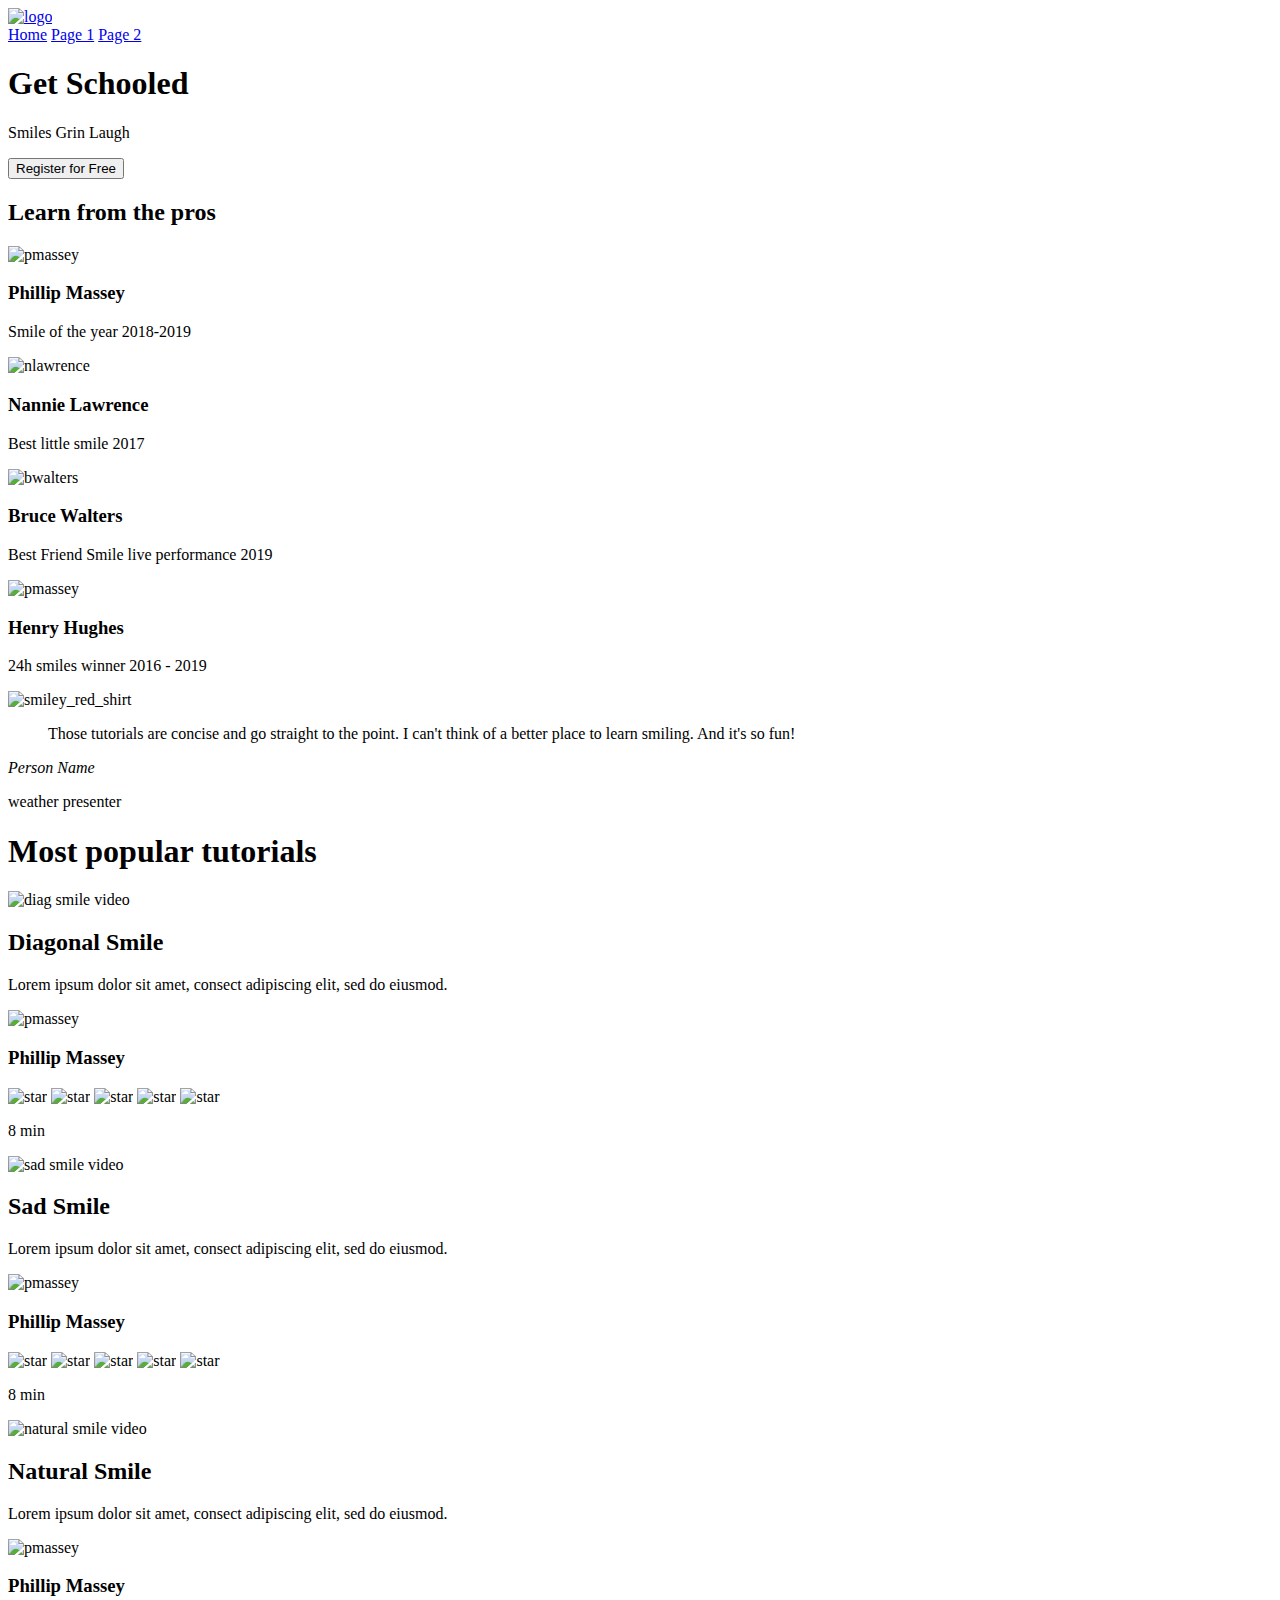
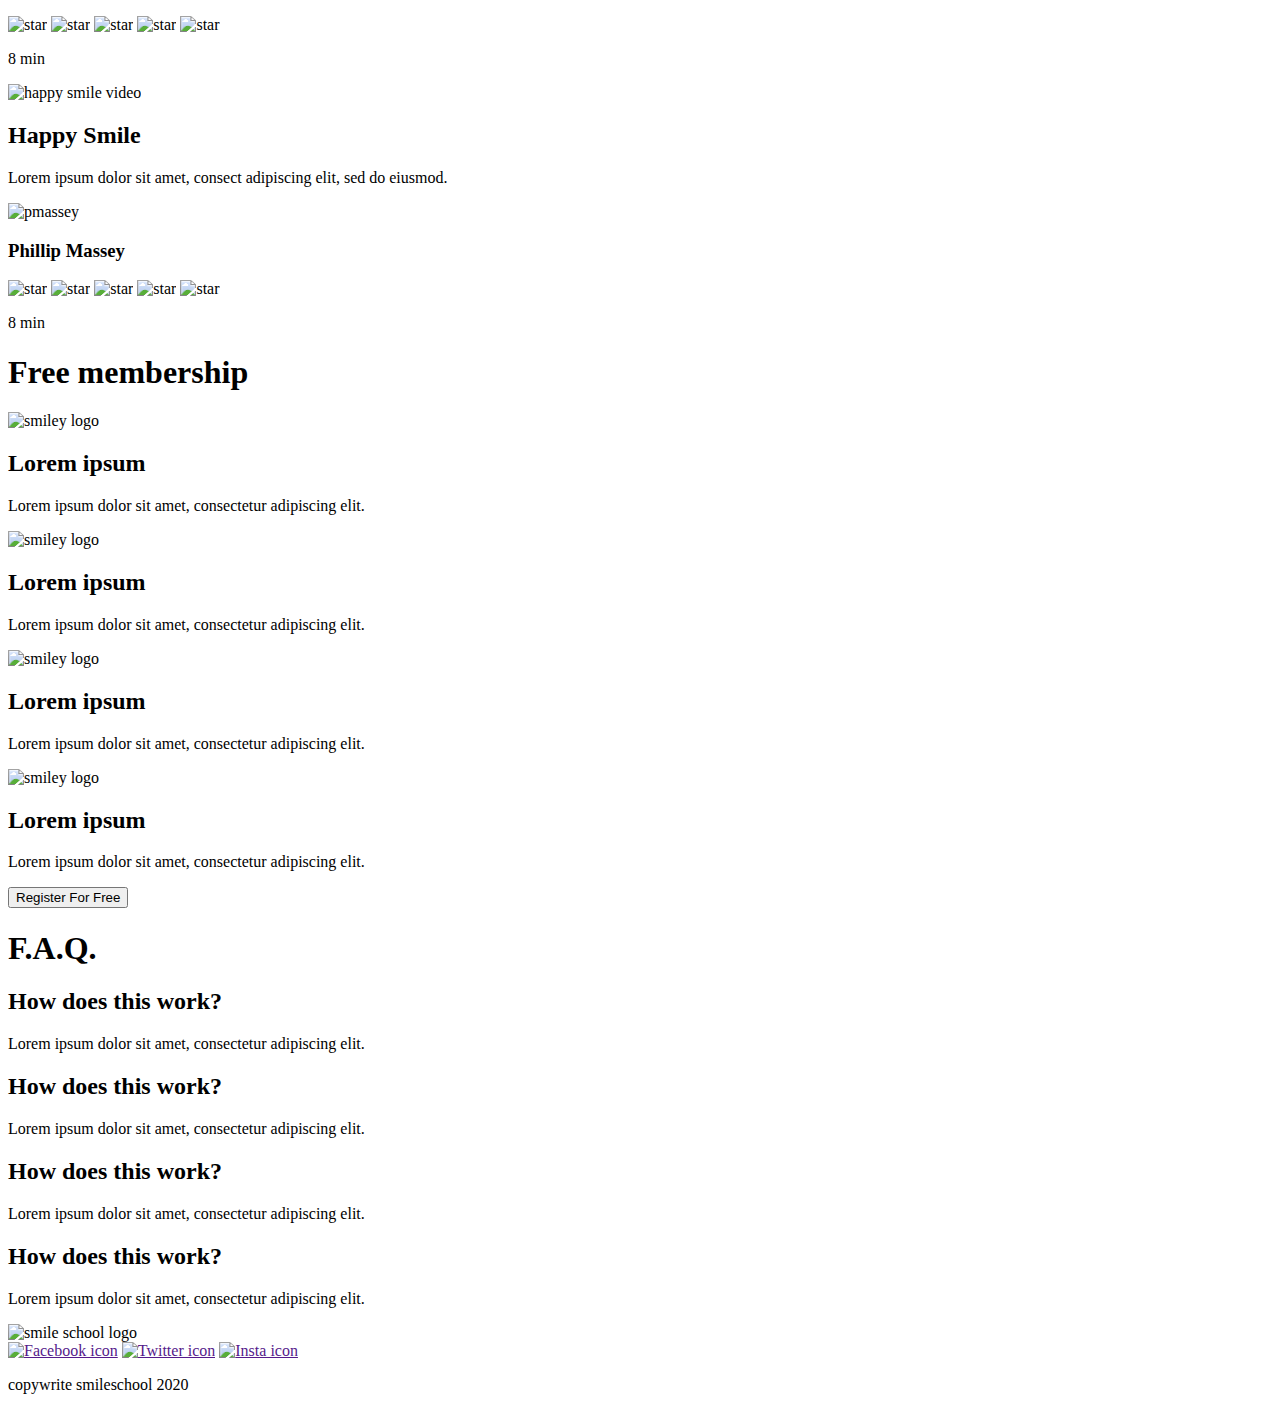
==== css_advanced/index.html @ 3387f6a5 "readme and index files, task 0" ====
<!DOCTYPE html>
<html lang="en" dir="ltr">

	<head>
		<meta charset="UTF-8">
		<title>Title</title>
	</head>

	<body>
		<!--Task 1-->
		<header>
			<!--Link with image inside-->
			<a href="#">
				<img src='smile_school_logo.jpg' alt="logo">
			</a>

			<div class="link-block">
				<a href="index.html">Home</a>
				<a href="#">Page 1</a>
				<a href="#">Page 2</a>
			</div>
		</header>
		<!--End Task 1-->

		<main>
			<!--Task 2-->
			<section class="banner_section">
				<div class="block_1">
					<h1>Get Schooled</h1>
					<p><span>Smiles</span> <span>Grin</span> <span>Laugh</span></p>
					<button>Register for Free</button>
				</div>

				<div class="block_2">
					<h2>Learn from the pros</h2>
					<div class="headshots">
						<div>
							<img src="person1.jpg" alt="pmassey">
							<h3>Phillip Massey</h3>
							<p>Smile of the year 2018-2019</p>
						</div>
						<div>
							<img src="person2.jpg" alt="nlawrence">
							<h3>Nannie Lawrence</h3>
							<p>Best little smile 2017</p>
						</div>
						<div>
							<img src="person3.jpg" alt="bwalters">
							<h3>Bruce Walters</h3>
							<p>Best Friend Smile live performance 2019</p>
						</div>
						<div>
							<img src="person1.jpg" alt="pmassey">
							<h3>Henry Hughes</h3>
							<p>24h smiles winner 2016 - 2019</p>
						</div>
					</div>
				</div>
			</section>

			<!--Task 3-->
			<section class="quote_section">
				<div class="quote_img">
					<img src="smiley_red_shirt.jpg" alt="smiley_red_shirt">
				</div>
				<div class="quote_text">
					<blockquote>
						<p>Those tutorials are concise and go straight to the point. I can't think of a better place to learn smiling. And it's so fun!</p>
					</blockquote>
					<p><cite>Person Name</cite></p>
					<p>weather presenter</p>
				</div>
			</section>

			<!--Task 4-->
			<section class="videos_section">
				<h1>Most popular tutorials</h1>
				<div class="videos_block">
					<div class="video_img">
					<img src="diag_smile_video.jpg" alt="diag smile video">
					<h2>Diagonal Smile</h2>
					<p>Lorem ipsum dolor sit amet, consect adipiscing elit, sed do eiusmod.</p>
						<div class="author_block">
							<img src="person1.jpg" alt="pmassey">
							<h3>Phillip Massey</h3>
						</div>
						<div class="stars_block">
							<img src="1_star.jpg" alt="star">
							<img src="2_star.jpg" alt="star">
							<img src="3_star.jpg" alt="star">
							<img src="4_star.jpg" alt="star">
							<img src="5_star.jpg" alt="star">
						</div>
						<p>8 min</p>
					</div>
					<div class="video_img">
						<img src="sad_smile_video.jpg" alt="sad smile video">
						<h2>Sad Smile</h2>
						<p>Lorem ipsum dolor sit amet, consect adipiscing elit, sed do eiusmod.</p>
							<div class="author_block">
								<img src="person1.jpg" alt="pmassey">
								<h3>Phillip Massey</h3>
							</div>
							<div class="stars_block">
								<img src="1_star.jpg" alt="star">
								<img src="2_star.jpg" alt="star">
								<img src="3_star.jpg" alt="star">
								<img src="4_star.jpg" alt="star">
								<img src="5_star.jpg" alt="star">
							</div>
							<p>8 min</p>
						</div>
						<div class="video_img">
							<img src="natural_smile_video.jpg" alt="natural smile video">
							<h2>Natural Smile</h2>
							<p>Lorem ipsum dolor sit amet, consect adipiscing elit, sed do eiusmod.</p>
								<div class="author_block">
									<img src="person1.jpg" alt="pmassey">
									<h3>Phillip Massey</h3>
								</div>
								<div class="stars_block">
									<img src="1_star.jpg" alt="star">
									<img src="2_star.jpg" alt="star">
									<img src="3_star.jpg" alt="star">
									<img src="4_star.jpg" alt="star">
									<img src="5_star.jpg" alt="star">
								</div>
								<p>8 min</p>
							</div>
							<div class="video_img">
								<img src="happy_smile_video.jpg" alt="happy smile video">
								<h2>Happy Smile</h2>
								<p>Lorem ipsum dolor sit amet, consect adipiscing elit, sed do eiusmod.</p>
									<div class="author_block">
										<img src="person1.jpg" alt="pmassey">
										<h3>Phillip Massey</h3>
									</div>
									<div class="stars_block">
										<img src="1_star.jpg" alt="star">
										<img src="2_star.jpg" alt="star">
										<img src="3_star.jpg" alt="star">
										<img src="4_star.jpg" alt="star">
										<img src="5_star.jpg" alt="star">
									</div>
									<p>8 min</p>
								</div>
				</div>
			</section>

			<!--Task 5-->
			<section class="membership_section">
				<h1>Free membership</h1>
				<div class="membership_smilies">
					<img src="smiley_logo.jpg" alt="smiley logo">
					<h2>Lorem ipsum</h2>
					<p>Lorem ipsum dolor sit amet, consectetur adipiscing elit.</p>
				</div>
				<div class="membership_smilies">
					<img src="smiley_logo.jpg" alt="smiley logo">
					<h2>Lorem ipsum</h2>
					<p>Lorem ipsum dolor sit amet, consectetur adipiscing elit.</p>
				</div>
				<div class="membership_smilies">
					<img src="smiley_logo.jpg" alt="smiley logo">
					<h2>Lorem ipsum</h2>
					<p>Lorem ipsum dolor sit amet, consectetur adipiscing elit.</p>
				</div>
				<div class="membership_smilies">
					<img src="smiley_logo.jpg" alt="smiley logo">
					<h2>Lorem ipsum</h2>
					<p>Lorem ipsum dolor sit amet, consectetur adipiscing elit.</p>
				</div>
				<button>Register For Free</button>
			</section>

			<!--Task 6-->
			<section class="FAQ_section">
				<h1>F.A.Q.</h1>
				<div class="row1">
					<div class="row1_item1">
						<h2>How does this work?</h2>
						<p>Lorem ipsum dolor sit amet, consectetur adipiscing elit.</p>
					</div>
					<div class="row1_item2">
						<h2>How does this work?</h2>
						<p>Lorem ipsum dolor sit amet, consectetur adipiscing elit.</p>
					</div>
				</div>
				<div class="row2">
					<div class="row2_item1">
						<h2>How does this work?</h2>
						<p>Lorem ipsum dolor sit amet, consectetur adipiscing elit.</p>
					</div>
					<div class="row2_item2">
						<h2>How does this work?</h2>
						<p>Lorem ipsum dolor sit amet, consectetur adipiscing elit.</p>
					</div>
				</div>
			</section>
		</main>
		<!--Task 7-->
		<footer>
			<div>
				<img src="smiley_logo" alt="smile school logo">
				<div>
					<a href=""><img src="" alt="Facebook icon"></a>
					<a href=""><img src="" alt="Twitter icon"></a>
					<a href=""><img src="" alt="Insta icon"></a>
				</div>
			</div>
			<p>copywrite smileschool 2020</p>
		</footer>
	</body>
</html>
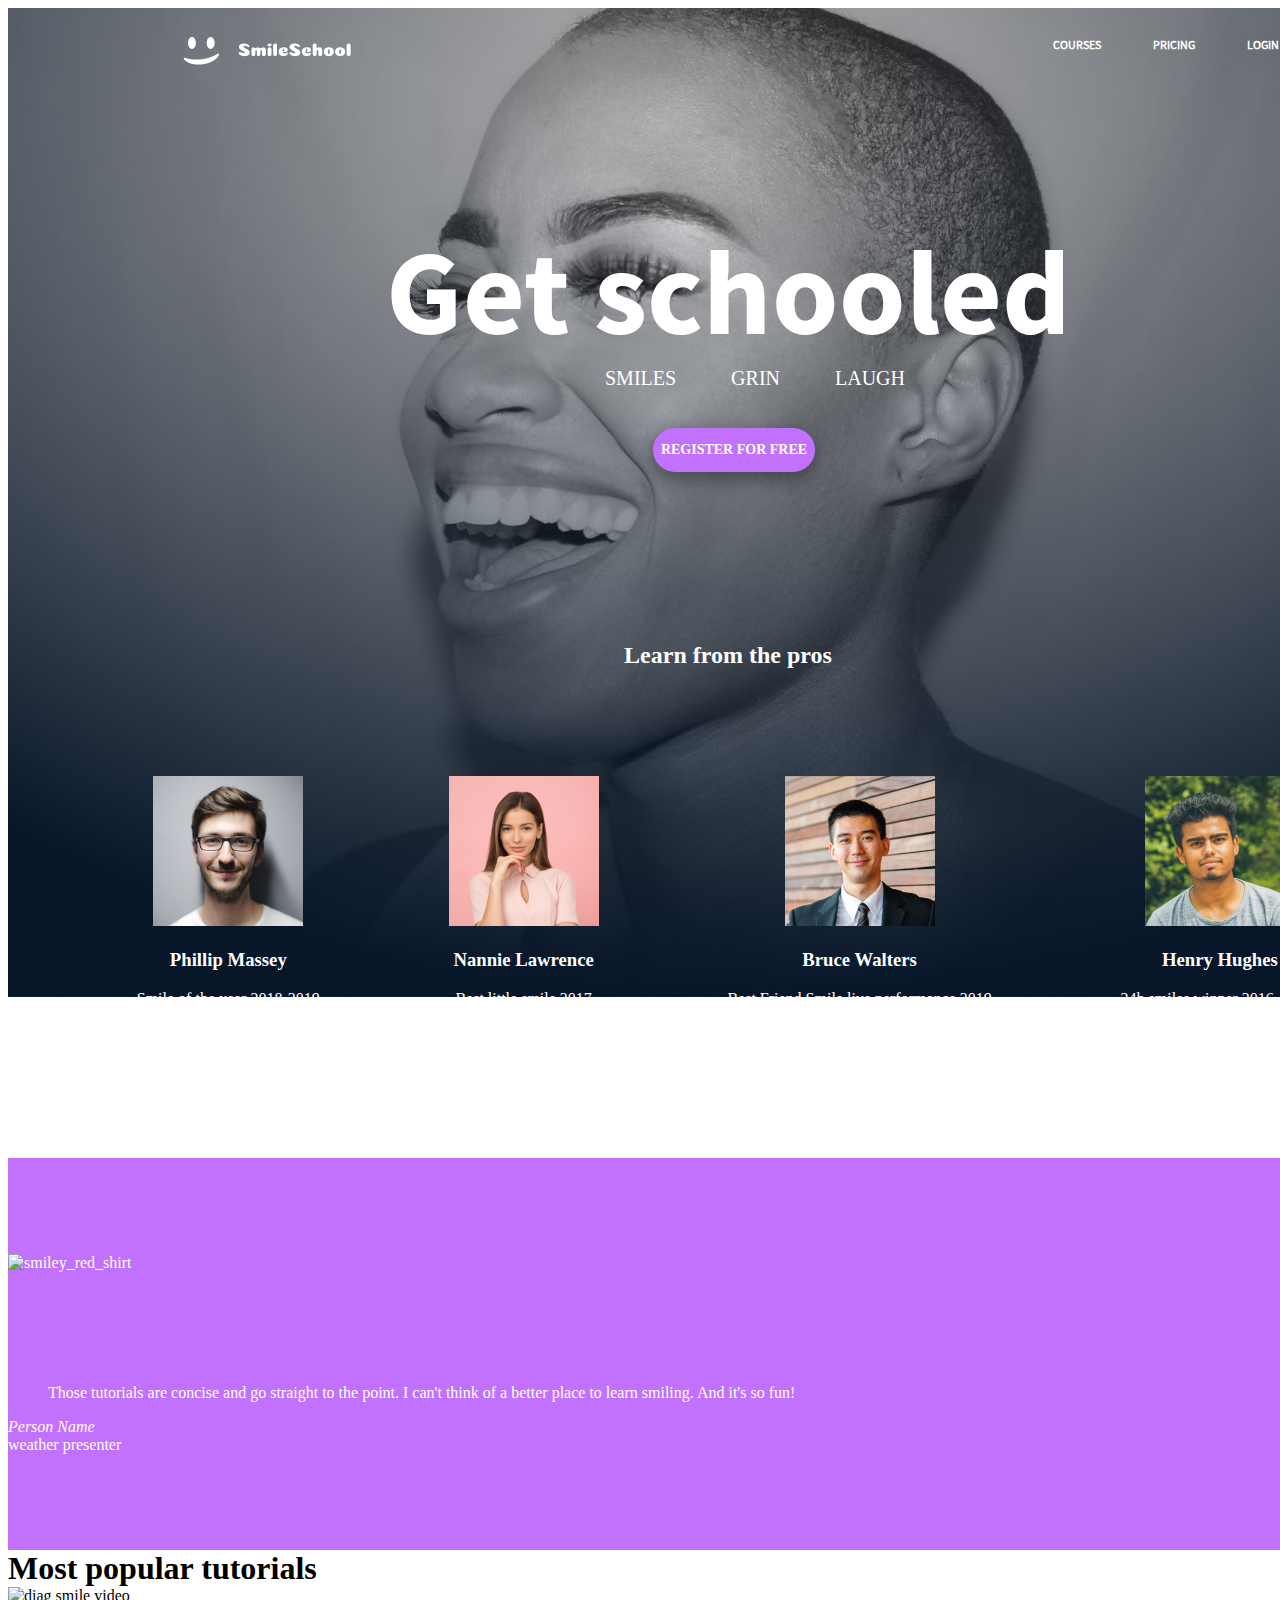
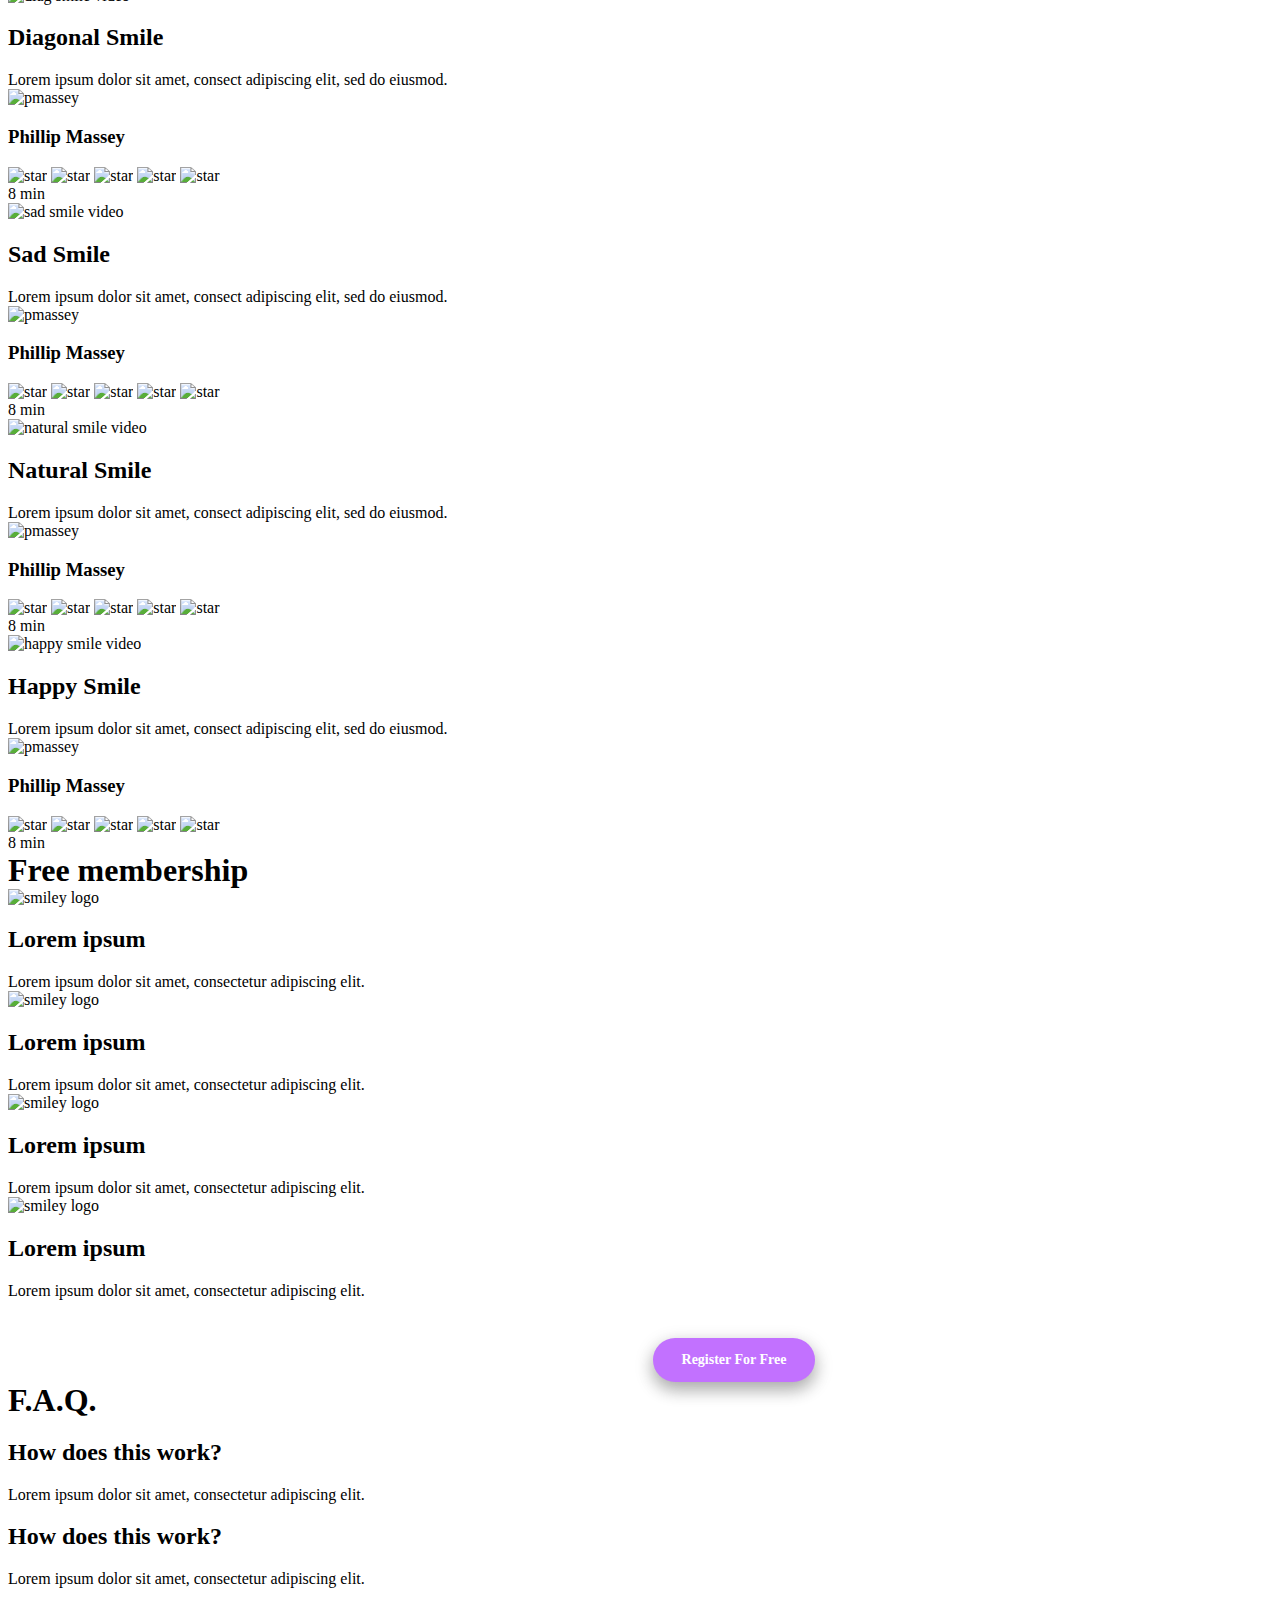
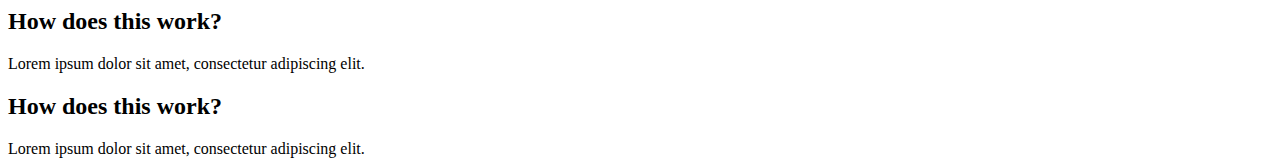
==== commit e326853d: "caturday commit" ====
--- a/css_advanced/index.html
+++ b/css_advanced/index.html
@@ -2,62 +2,73 @@
 <html lang="en" dir="ltr">
 
 	<head>
+		<link rel="stylesheet" type="text/css" href="styles.css" media="screen"/>
 		<meta charset="UTF-8">
 		<title>Title</title>
 	</head>
 
 	<body>
-		<!--Task 1-->
-		<header>
-			<!--Link with image inside-->
-			<a href="#">
-				<img src='smile_school_logo.jpg' alt="logo">
-			</a>
-
-			<div class="link-block">
-				<a href="index.html">Home</a>
-				<a href="#">Page 1</a>
-				<a href="#">Page 2</a>
+		<main>
+			<!--Task 1-->
+			<div class="background-image">
+				<header>
+					<!--Link with image inside-->
+					<nav>
+						<div class="nav-logo">
+							<a href="#">
+								<img src='images/logo.png' alt="logo">
+							</a>
+						</div>
+
+						<div class="nav-menu">
+							<a href="index.html">COURSES</a>
+							<a href="#">PRICING</a>
+							<a href="#">LOGIN</a>
+						</div>
+					</nav>
+				</header>
+				<!--End Task 1-->
+				<!--Task 2-->
+				<section class="banner_section">
+					<div class="block_1">
+						<div class="block_1_text">
+							<p>Get schooled</p>
+						</div>
+					<div class="livelaughlove">
+						<p>SMILES</p>
+						<p>GRIN</p> 
+						<p>LAUGH</p>
+					</div>
+							<button type="button">REGISTER FOR FREE</button>
+					</div>
+
+					<div class="block_2">
+						<h2>Learn from the pros</h2>
+						<div class="headshots">
+							<div class="pics">
+								<img src="./images/1.png" alt="pmassey">
+								<h3>Phillip Massey</h3>
+								<p>Smile of the year 2018-2019</p>
+							</div>
+							<div class="pics">
+								<img src="./images/6.png" alt="nlawrence">
+								<h3>Nannie Lawrence</h3>
+								<p>Best little smile 2017</p>
+							</div>
+							<div class="pics">
+								<img src="./images/7.png" alt="bwalters">
+								<h3>Bruce Walters</h3>
+								<p>Best Friend Smile live performance 2019</p>
+							</div>
+							<div class="pics">
+								<img src="./images/8.png" alt="pmassey">
+								<h3>Henry Hughes</h3>
+								<p>24h smiles winner 2016 - 2019</p>
+							</div>
+						</div>
+					</div>
+				</section>
 			</div>
-		</header>
-		<!--End Task 1-->
-
-		<main>
-			<!--Task 2-->
-			<section class="banner_section">
-				<div class="block_1">
-					<h1>Get Schooled</h1>
-					<p><span>Smiles</span> <span>Grin</span> <span>Laugh</span></p>
-					<button>Register for Free</button>
-				</div>
-
-				<div class="block_2">
-					<h2>Learn from the pros</h2>
-					<div class="headshots">
-						<div>
-							<img src="person1.jpg" alt="pmassey">
-							<h3>Phillip Massey</h3>
-							<p>Smile of the year 2018-2019</p>
-						</div>
-						<div>
-							<img src="person2.jpg" alt="nlawrence">
-							<h3>Nannie Lawrence</h3>
-							<p>Best little smile 2017</p>
-						</div>
-						<div>
-							<img src="person3.jpg" alt="bwalters">
-							<h3>Bruce Walters</h3>
-							<p>Best Friend Smile live performance 2019</p>
-						</div>
-						<div>
-							<img src="person1.jpg" alt="pmassey">
-							<h3>Henry Hughes</h3>
-							<p>24h smiles winner 2016 - 2019</p>
-						</div>
-					</div>
-				</div>
-			</section>
-
 			<!--Task 3-->
 			<section class="quote_section">
 				<div class="quote_img">
--- a/css_advanced/styles.css
+++ b/css_advanced/styles.css
@@ -0,0 +1,179 @@
+@font-face {
+  font-family: SourceSansPro-Regular;
+  font-style: normal;
+  font-weight: 400;
+  src: url(./images/SourceSansPro-Regular.otf);
+}
+
+@font-face {
+  font-family: SourceSansPro-Black;
+  font-style: normal;
+  font-weight: 900;
+  src: url(./images/SourceSansPro-Black.otf);
+}
+
+@font-face {
+  font-family: SourceSansPro-Bold;
+  font-style: normal;
+  font-weight: 700;
+  src: url(./images/SourceSansPro-Bold.otf);
+}
+
+@font-face {
+  font-family: SourceSansPro-SemiBold;
+  font-style: normal;
+  font-weight: 600;
+  src: url(./images/SourceSansPro-SemiBold.otf);
+}
+
+@font-face {
+  font-family: SourceSansPro-BoldIt;
+  src: url(./images/SourceSansPro-BoldIt.otf);
+}
+
+body {
+  max-width: 1440px;
+  display: flex;
+}
+
+main {
+  background: url(./images/Object.png);
+  background-size: auto;
+  background-repeat: no-repeat;
+  display: flex;
+  flex-direction: column;
+  justify-content: space-between;
+  margin: 0;
+  padding: 0;
+}
+
+a {
+  color: #FFF;
+  text-decoration: none;
+}
+
+header {
+  color: #FFF;
+  font-family: "SourceSansPro-Regular";
+  font-size: 12px;
+  font-style: normal;
+  font-weight: 700;
+  line-height: normal;
+  padding-top: 2%;
+}
+
+h1 {
+  display: block;
+  margin: 0;
+  font-weight: none;
+}
+
+p {
+  margin-block-start: 0;
+  margin-block-end: 0;
+}
+
+nav {
+  display: flex;
+  justify-content: space-between;
+  width: 1440px;
+}
+
+.nav-logo {
+  margin-left: 175px;
+  margin-right: 1105;
+  margin-top: 101;
+  margin-bottom: 924;
+  width: 167.016px;
+  height: 29.461px;
+  flex-shrink: 0;
+}
+.nav-menu {
+  color: #FFF;
+  text-decoration: none;
+  display: inline-flex;
+  height: 15px;
+  justify-content: center;
+  align-items: flex-start;
+  gap: 52px;
+  flex-shrink: 0;
+  margin-right: 169px;
+}
+.banner_section {
+  text-align: center;
+  display: flex;
+  flex-direction: column;
+}
+
+.block_1 {
+  display: flex;
+  flex-direction: column;
+  justify-content: space-evenly;
+  color: #FFF;
+  margin-top: 150px;
+}
+
+.block_1_text {
+  font-family: SourceSansPro-Bold;
+  text-align: center;
+  font-size: 120px;
+  font-style: normal;
+  line-height: normal;
+}
+
+.livelaughlove {
+  display: flex;
+  max-width: 300px;
+  font-family: SourceSansPro-SemiBold;
+  font-size: 20px;
+  justify-content: space-between;
+  margin-left: 597px;
+}
+
+button {
+  justify-content: center;
+  width: 162px;
+  height: 44px;
+  border-radius: 22px;
+  background: #C271FF;
+  color: #FFF;
+  font-family: SourceSansPro-SemiBold;
+  font-size: 14px;
+  font-style: normal;
+  font-weight: 600;
+  line-height: normal;
+  border: none;
+  margin-left: 645px;
+  margin-top: 38px;
+  box-shadow: 0 8px 16px 0 rgba(0,0,0,0.2), 0 6px 20px 0 rgba(0,0,0,0.19);;
+}
+
+.block_2 {
+  display: flex;
+  flex-direction: column;
+  justify-content: space-evenly;
+  color: #FFF;
+  margin-top: 150px;
+}
+
+.headshots {
+  display: flex;
+  justify-content: space-evenly;
+  margin-top: 87px;
+}
+
+.pics {
+  border-radius: 50%;
+}
+
+.quote_section {
+  background: url(./images/quote_background.png);
+  display: flex;
+  flex-direction: column;
+  justify-content: space-evenly;
+  color: #FFF;
+  margin-top: 150px;
+  width: 1440px;
+  height: 392px;
+  flex-shrink: 0;
+}
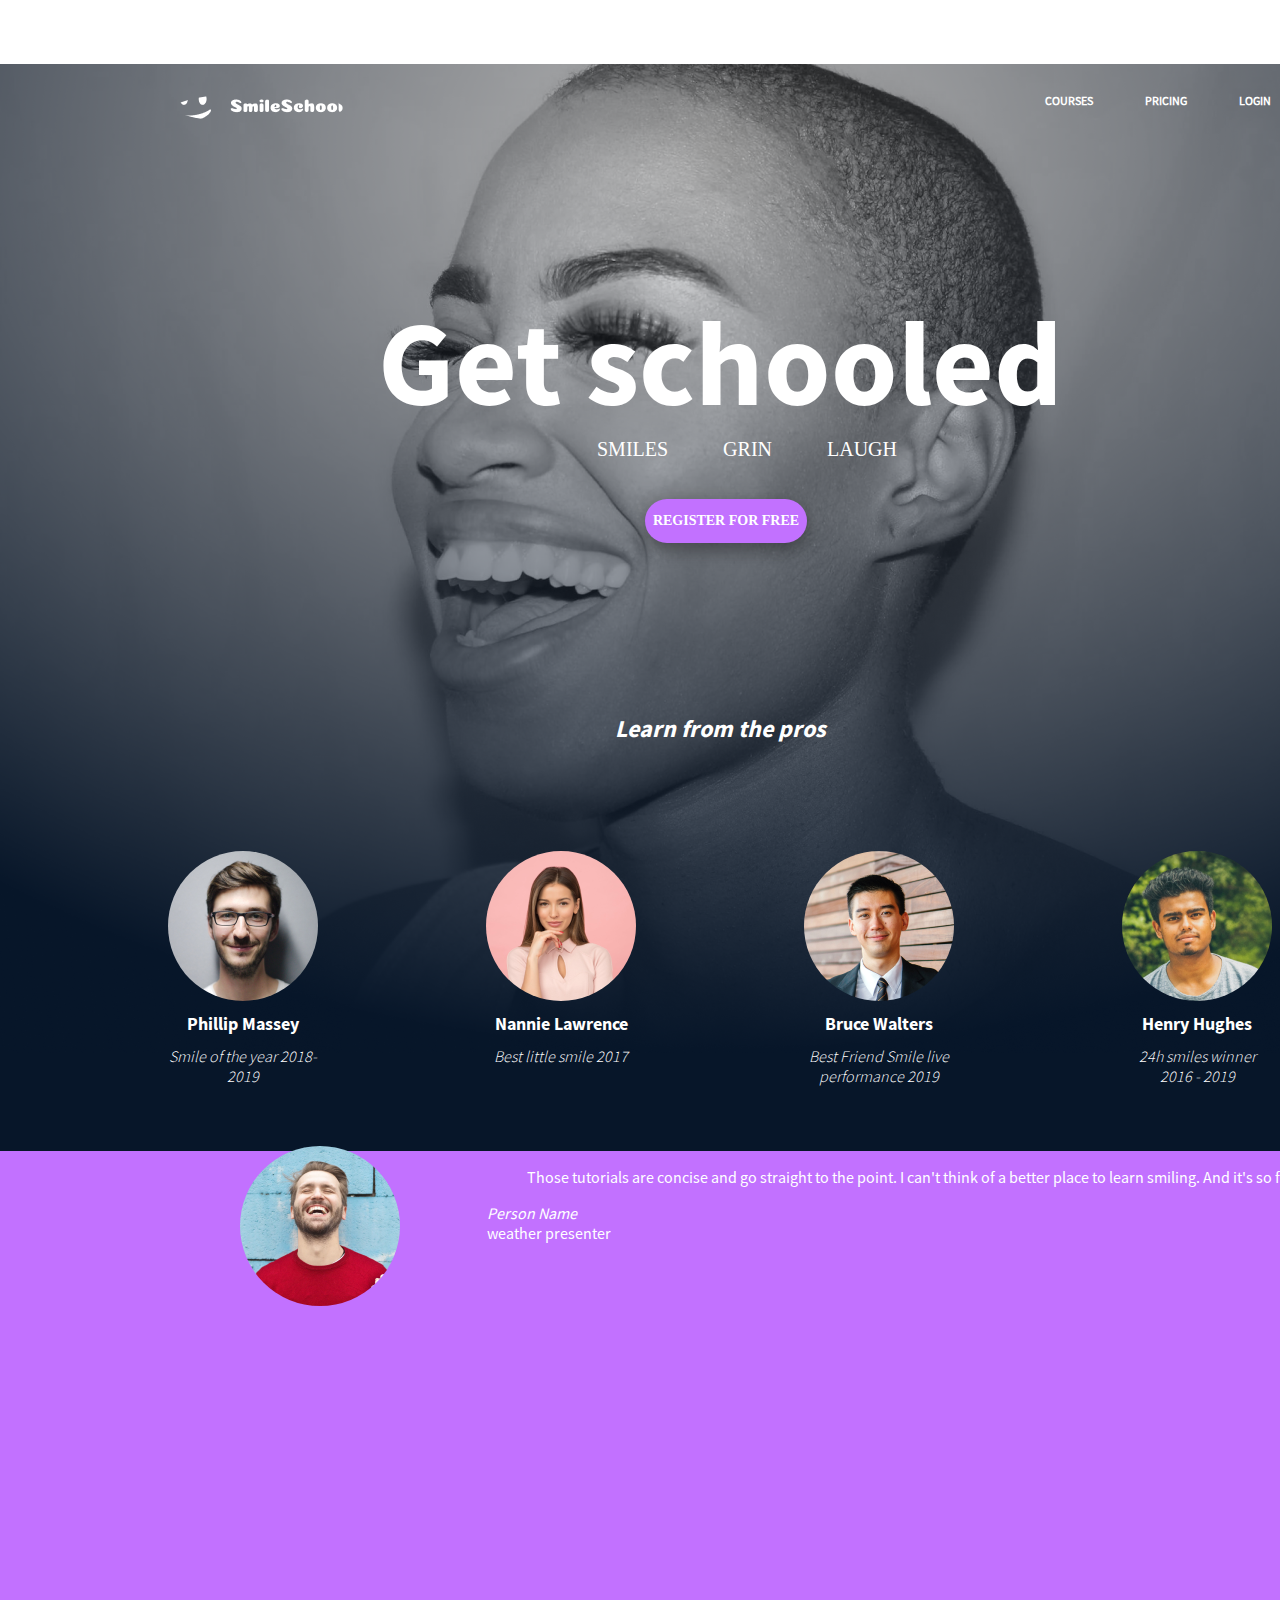
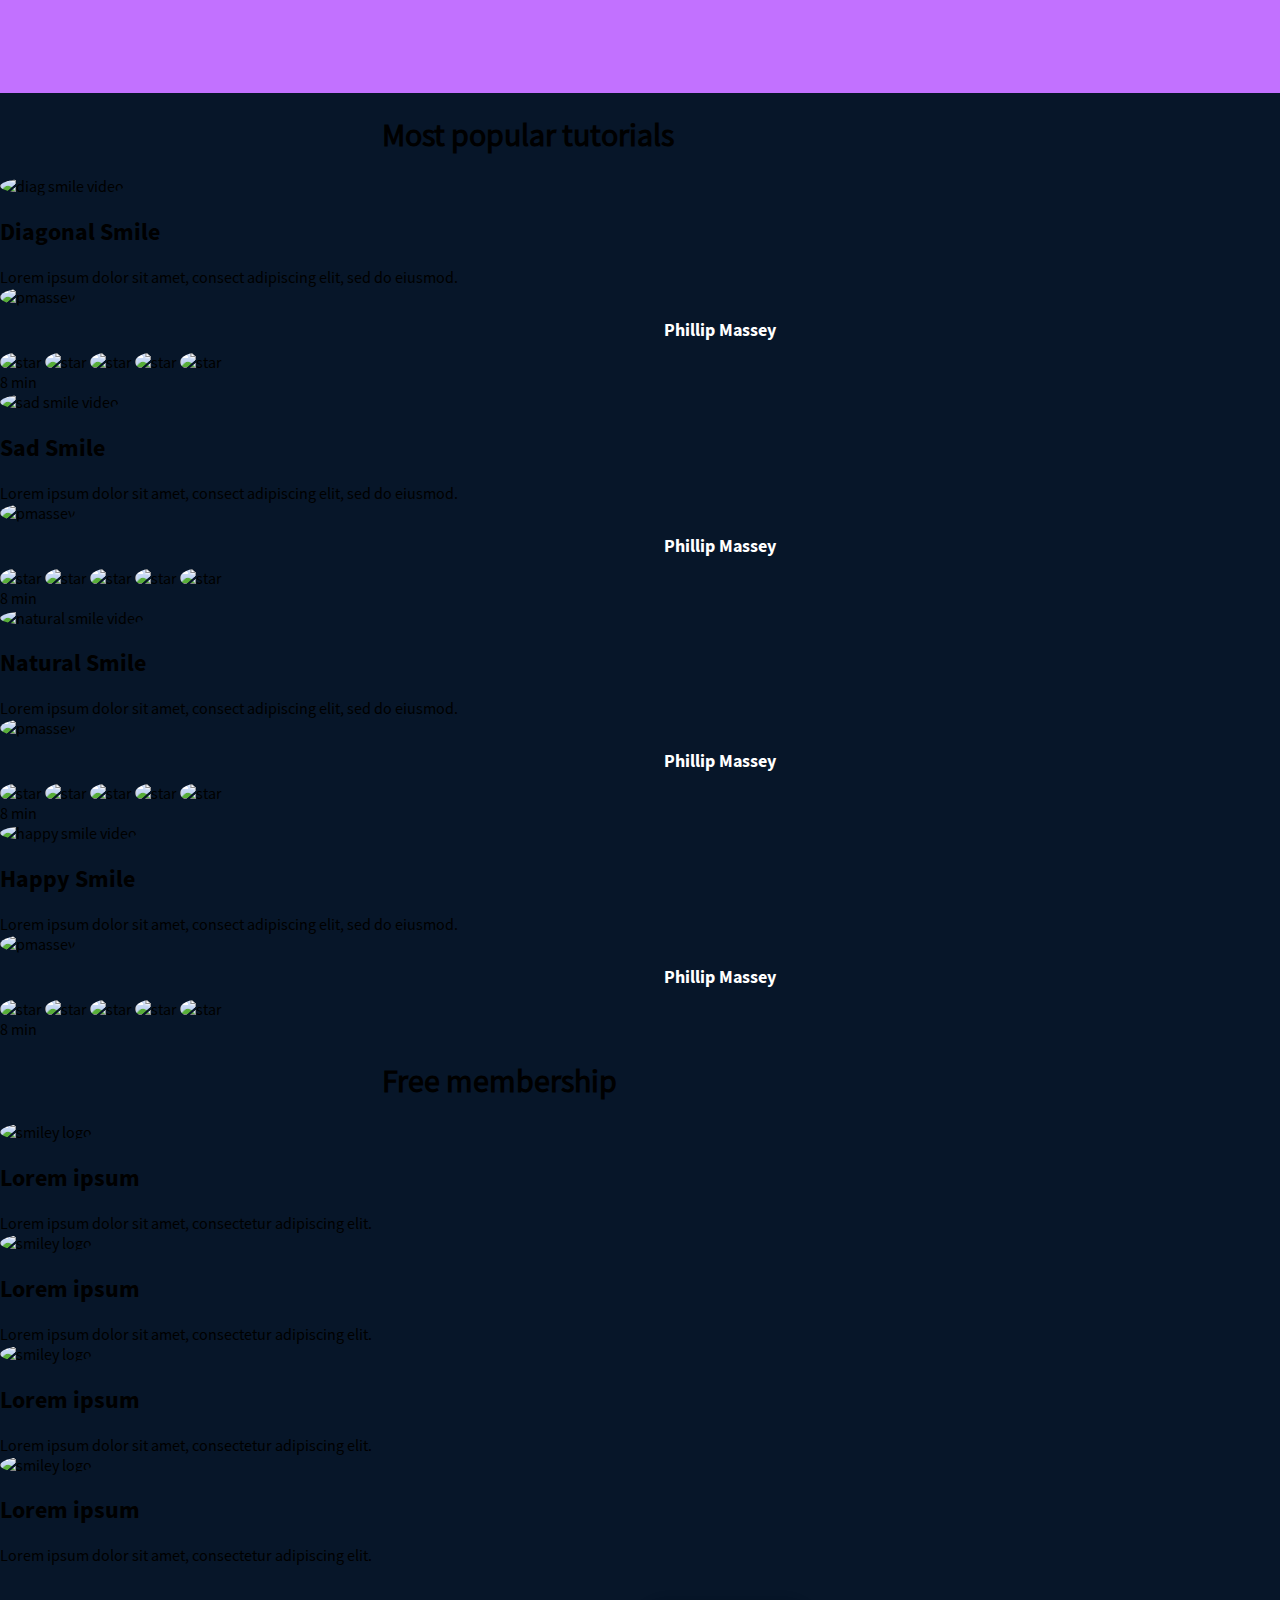
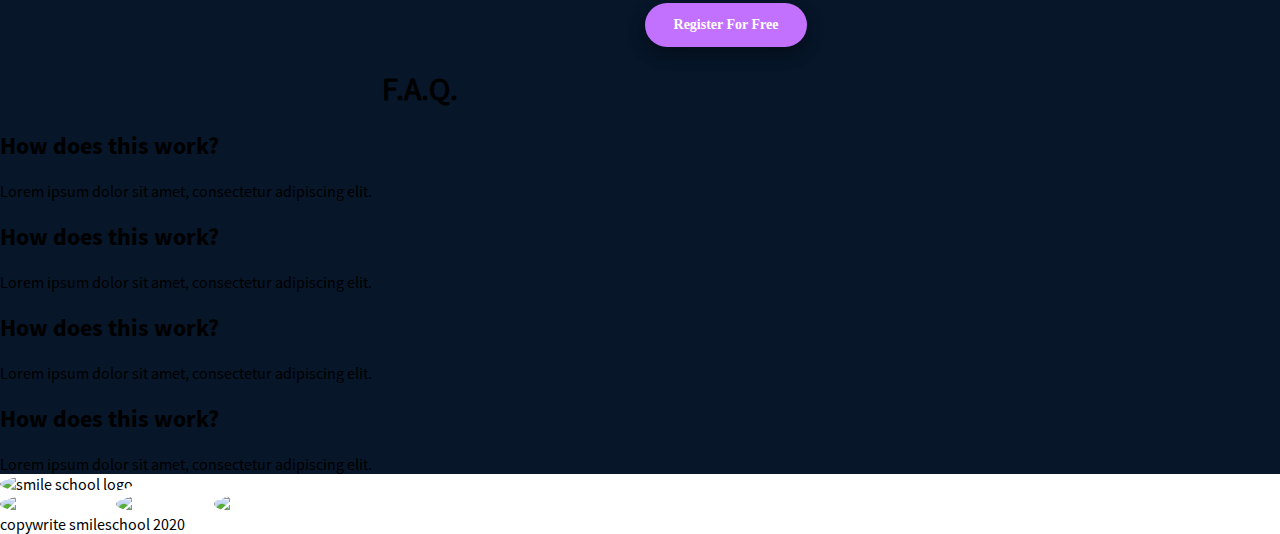
==== commit 352a5137: "caturday p.m." ====
--- a/css_advanced/index.html
+++ b/css_advanced/index.html
@@ -72,7 +72,7 @@
 			<!--Task 3-->
 			<section class="quote_section">
 				<div class="quote_img">
-					<img src="smiley_red_shirt.jpg" alt="smiley_red_shirt">
+					<img src="./images/quote_guy.png" alt="smiley_red_shirt">
 				</div>
 				<div class="quote_text">
 					<blockquote>
--- a/css_advanced/styles.css
+++ b/css_advanced/styles.css
@@ -31,15 +31,23 @@
   src: url(./images/SourceSansPro-BoldIt.otf);
 }
 
+@font-face {
+  font-family: SourceSansPro-Light;
+  src: url(./images/SourceSansPro-Light.otf);
+}
+
 body {
-  max-width: 1440px;
-  display: flex;
+  font-family: SourceSansPro-Regular;
+
+  width: 1440px;
+  margin: auto;
+  margin-top: 5%;
 }
 
 main {
   background: url(./images/Object.png);
-  background-size: auto;
   background-repeat: no-repeat;
+  background-color: #071629;
   display: flex;
   flex-direction: column;
   justify-content: space-between;
@@ -64,8 +72,26 @@
 
 h1 {
   display: block;
-  margin: 0;
+  margin-left: 382px;
   font-weight: none;
+}
+
+h2 {
+  font-family: SourceSansPro-Bold;
+}
+
+h3 {
+  color: #FFF;
+  text-align: center;
+  font-family: SourceSansPro-Bold;
+  font-size: 18px;
+  font-style: normal;
+  line-height: 27px; /* 150% */
+  margin-block-start: 0.5em;
+  margin-block-end: 0.5em;
+  margin-inline-start: 0px;
+  margin-inline-end: 0px;
+  font-weight: bold;
 }
 
 p {
@@ -100,6 +126,7 @@
   margin-right: 169px;
 }
 .banner_section {
+  font-family: SourceSansPro-Regular;
   text-align: center;
   display: flex;
   flex-direction: column;
@@ -110,7 +137,7 @@
   flex-direction: column;
   justify-content: space-evenly;
   color: #FFF;
-  margin-top: 150px;
+  margin-top: 165px;
 }
 
 .block_1_text {
@@ -149,6 +176,9 @@
 }
 
 .block_2 {
+  font-family: SourceSansPro-Light;
+  font-style: italic;
+  font-weight: 400;
   display: flex;
   flex-direction: column;
   justify-content: space-evenly;
@@ -164,16 +194,32 @@
 
 .pics {
   border-radius: 50%;
+  height: 150px;
+  width: 150px;
+  display: flex;
+  flex-direction: column;
+}
+
+img {
+  border-radius: 50%;
 }
 
 .quote_section {
+  font-family: SourceSansPro-Regular;
   background: url(./images/quote_background.png);
   display: flex;
-  flex-direction: column;
   justify-content: space-evenly;
   color: #FFF;
   margin-top: 150px;
   width: 1440px;
-  height: 392px;
+  height: 542px;
   flex-shrink: 0;
 }
+
+.quote_img {
+  display: flex;
+  width: 150px;
+  height: 150px;
+  margin-left: 143px;
+  align-items: center;
+}
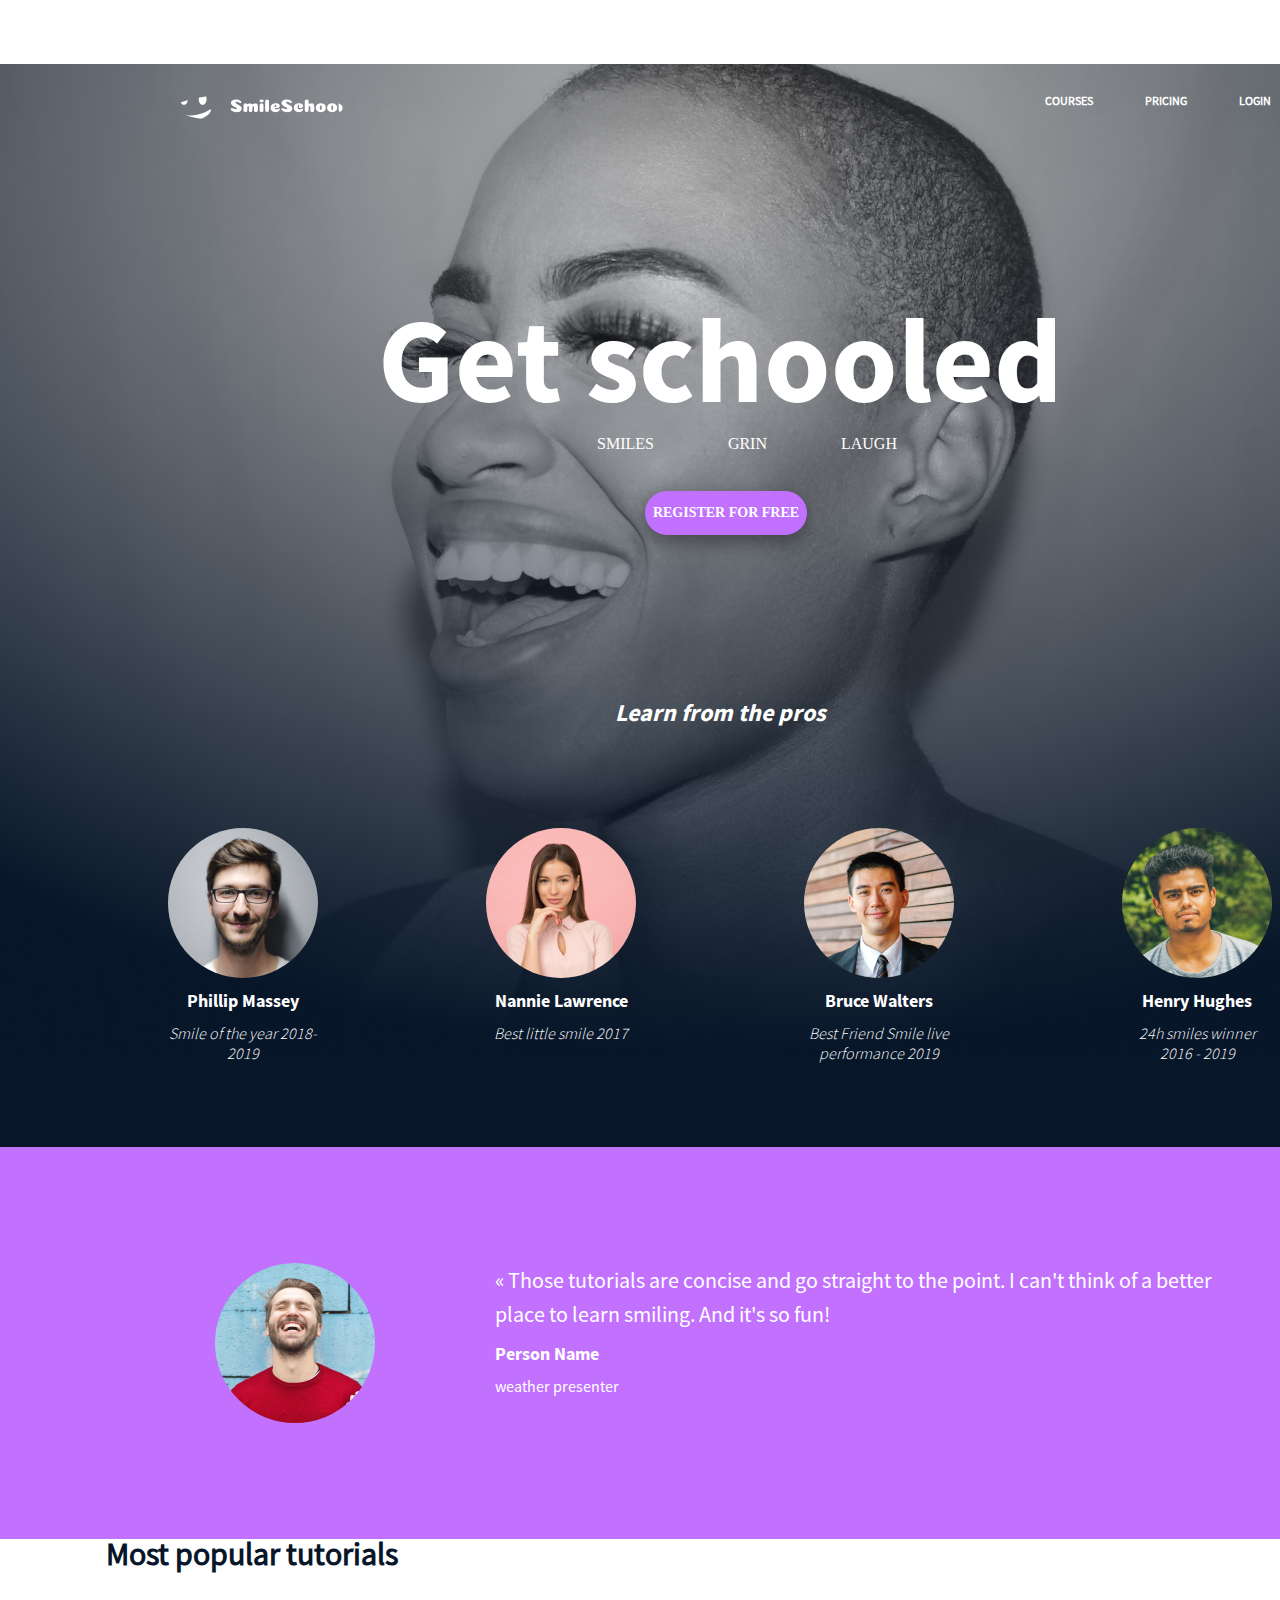
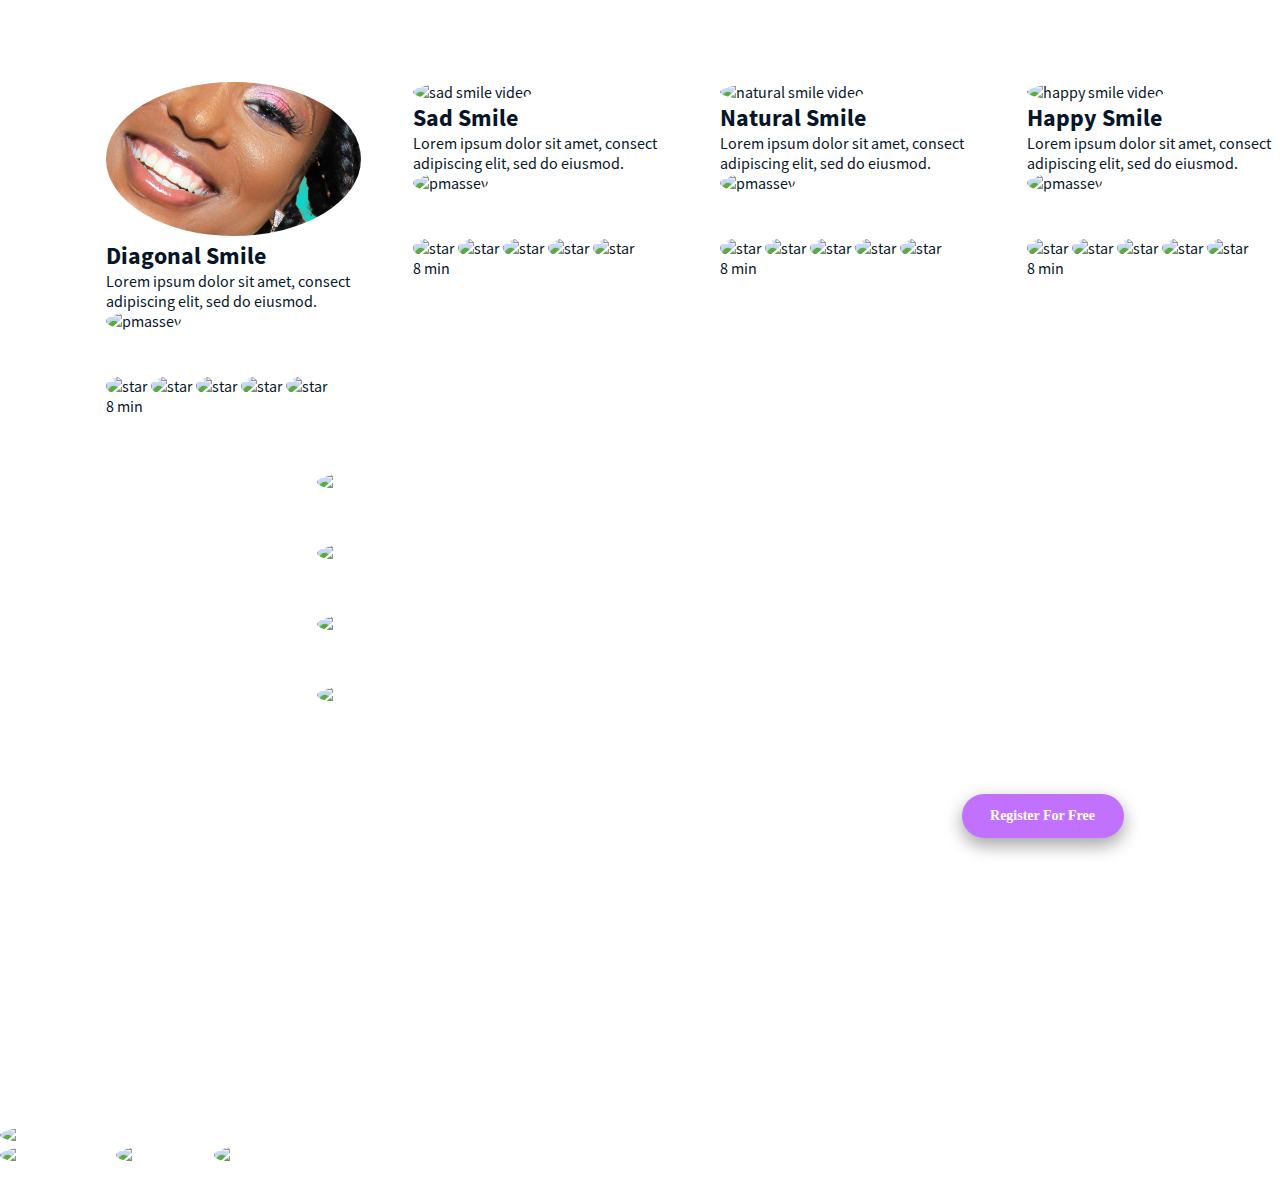
==== commit 24efd5bb: "sunday p.m." ====
--- a/css_advanced/index.html
+++ b/css_advanced/index.html
@@ -76,10 +76,12 @@
 				</div>
 				<div class="quote_text">
 					<blockquote>
-						<p>Those tutorials are concise and go straight to the point. I can't think of a better place to learn smiling. And it's so fun!</p>
+						<p>« Those tutorials are concise and go straight to the point. I can't think of a better place to learn smiling. And it's so fun!</p>
 					</blockquote>
-					<p><cite>Person Name</cite></p>
-					<p>weather presenter</p>
+					<div class="quote_author">
+						<h3>Person Name</h3>
+						<p>weather presenter</p>
+					</div>
 				</div>
 			</section>
 
@@ -88,7 +90,7 @@
 				<h1>Most popular tutorials</h1>
 				<div class="videos_block">
 					<div class="video_img">
-					<img src="diag_smile_video.jpg" alt="diag smile video">
+					<img src="./images/vid1.png" alt="diag smile video">
 					<h2>Diagonal Smile</h2>
 					<p>Lorem ipsum dolor sit amet, consect adipiscing elit, sed do eiusmod.</p>
 						<div class="author_block">
--- a/css_advanced/styles.css
+++ b/css_advanced/styles.css
@@ -38,19 +38,18 @@
 
 body {
   font-family: SourceSansPro-Regular;
-
+  color: #FFF;
   width: 1440px;
   margin: auto;
   margin-top: 5%;
+  display: block;
 }
 
 main {
-  background: url(./images/Object.png);
-  background-repeat: no-repeat;
-  background-color: #071629;
-  display: flex;
-  flex-direction: column;
-  justify-content: space-between;
+  display: flex;
+  flex-direction: column;
+  align-items: center;
+  /* justify-content: center; */
   margin: 0;
   padding: 0;
 }
@@ -78,6 +77,8 @@
 
 h2 {
   font-family: SourceSansPro-Bold;
+  margin-block-start: 0;
+  margin-block-end: 0;
 }
 
 h3 {
@@ -103,6 +104,15 @@
   display: flex;
   justify-content: space-between;
   width: 1440px;
+}
+
+blockquote {
+  margin: 0;
+  font-family: SourceSansPro-Regular;
+  font-size: 22px;
+  font-style: normal;
+  font-weight: 400;
+  line-height: 33.6px; /* 152.727% */
 }
 
 .nav-logo {
@@ -132,12 +142,20 @@
   flex-direction: column;
 }
 
+.background-image {
+  background: url(./images/Object.png);
+  background-repeat: no-repeat;
+  background-color: #071629;
+}
+
 .block_1 {
   display: flex;
   flex-direction: column;
-  justify-content: space-evenly;
-  color: #FFF;
-  margin-top: 165px;
+  justify-content: center;
+  color: #FFF;
+  /* margin-top: 165px; */
+  /* padding-top: 165px; */
+  height: 575px;
 }
 
 .block_1_text {
@@ -152,7 +170,7 @@
   display: flex;
   max-width: 300px;
   font-family: SourceSansPro-SemiBold;
-  font-size: 20px;
+  font-size: 16px;
   justify-content: space-between;
   margin-left: 597px;
 }
@@ -181,15 +199,16 @@
   font-weight: 400;
   display: flex;
   flex-direction: column;
+  /* justify-content: space-evenly; */
+  color: #FFF;
+  height: 450px;
+  /* margin-top: 150px; */
+}
+
+.headshots {
+  display: flex;
   justify-content: space-evenly;
-  color: #FFF;
-  margin-top: 150px;
-}
-
-.headshots {
-  display: flex;
-  justify-content: space-evenly;
-  margin-top: 87px;
+  margin-top: 100px;
 }
 
 .pics {
@@ -208,11 +227,12 @@
   font-family: SourceSansPro-Regular;
   background: url(./images/quote_background.png);
   display: flex;
-  justify-content: space-evenly;
-  color: #FFF;
-  margin-top: 150px;
+  justify-content: space-around;
+  align-items: center;
+  color: #FFF;
+  /* margin-top: 150px; */
   width: 1440px;
-  height: 542px;
+  height: 392px;
   flex-shrink: 0;
 }
 
@@ -220,6 +240,44 @@
   display: flex;
   width: 150px;
   height: 150px;
-  margin-left: 143px;
+  /* margin-left: 143px; */
   align-items: center;
 }
+
+.quote_text {
+  display: flex;
+  flex-direction: column;
+  width: 730px;
+  height: 158px;
+  flex-shrink: 0;
+  margin-left: -300px;
+}
+
+.quote_author {
+  display: flex;
+  flex-direction: column;
+  align-items: flex-start;
+  width: 730px;
+}
+
+.videos_section {
+  background-color: #FFF;
+  font-family: SourceSansPro-Regular;
+  display: flex;
+  flex-direction: column;
+  justify-content: center;
+  color: #071629;
+  width: 1228px;
+  height: 450px;
+  flex-shrink: 0;
+} /* the h1 settings have left-margin set to 382*/
+
+.videos_block {
+  display: flex;
+  justify-content: space-evenly;
+  margin-top: 87px;
+}
+
+.videos_section h1 {
+  margin-left: 0px;
+}
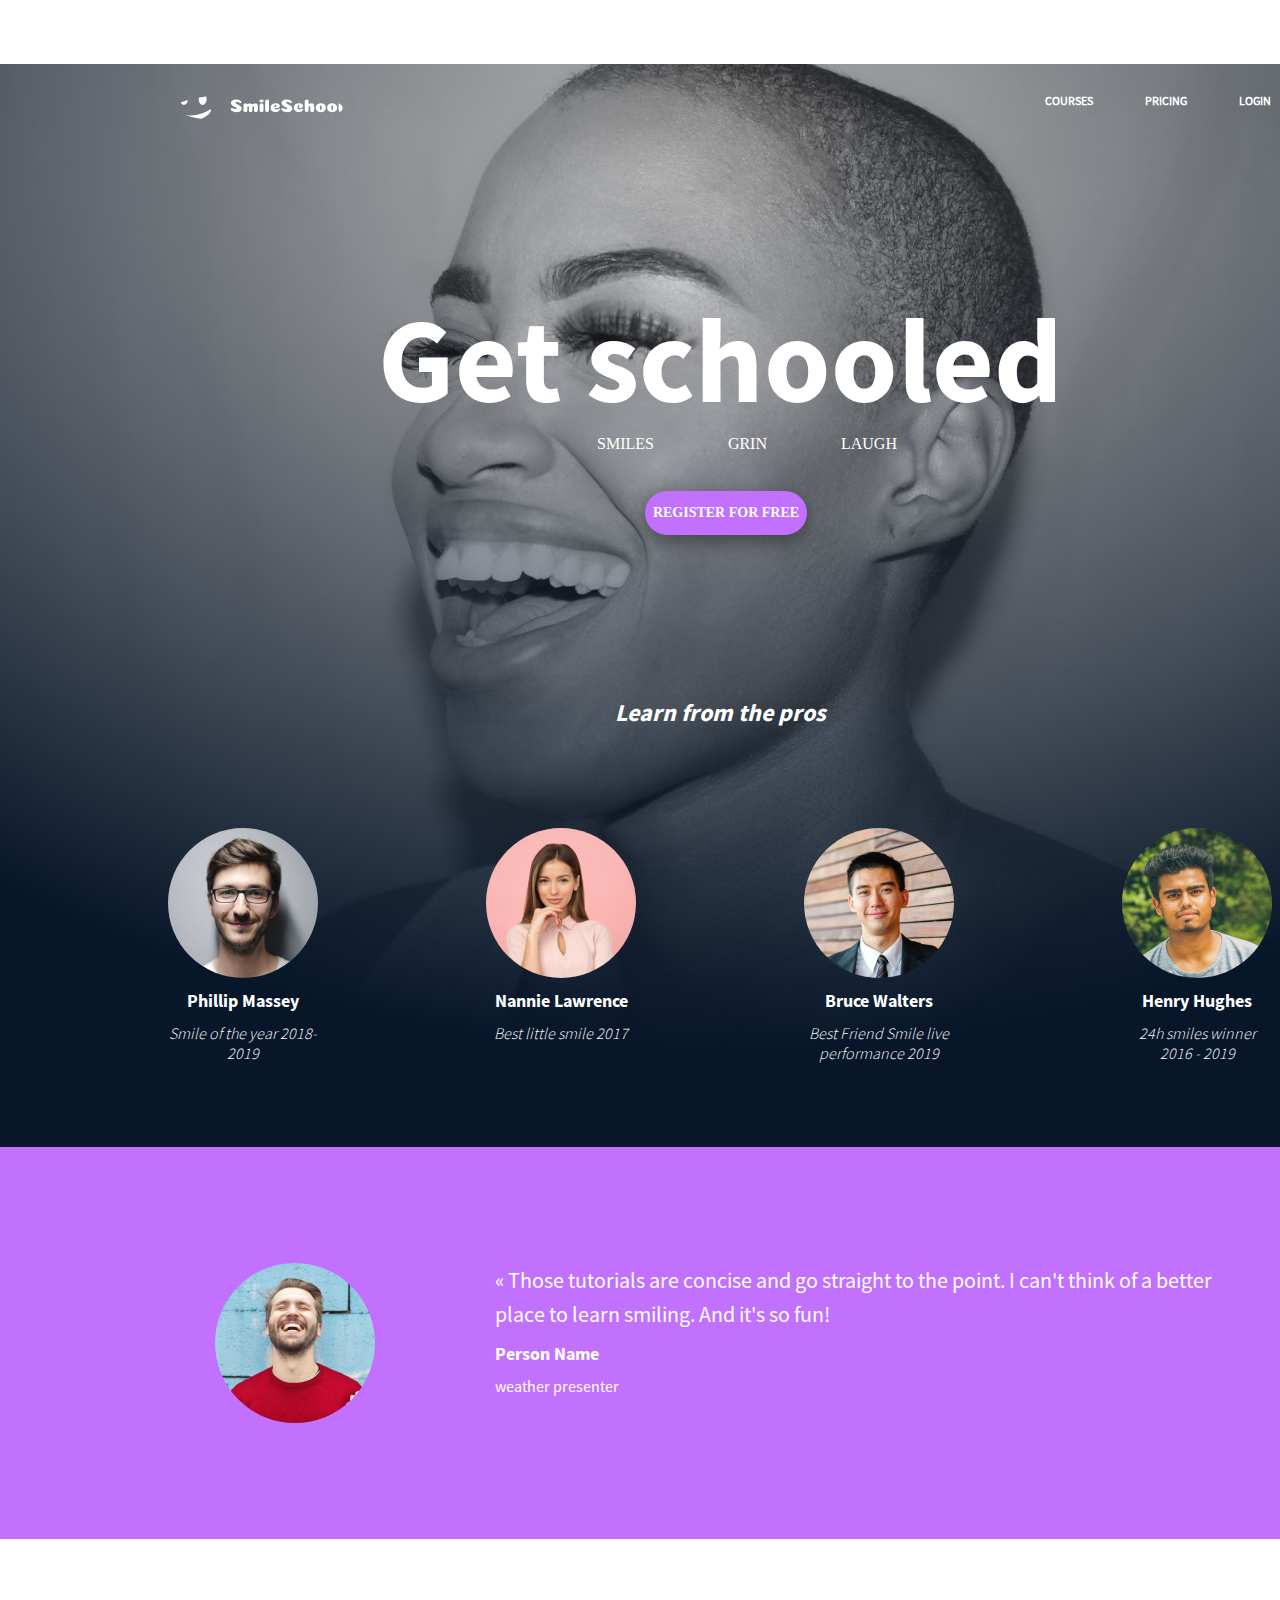
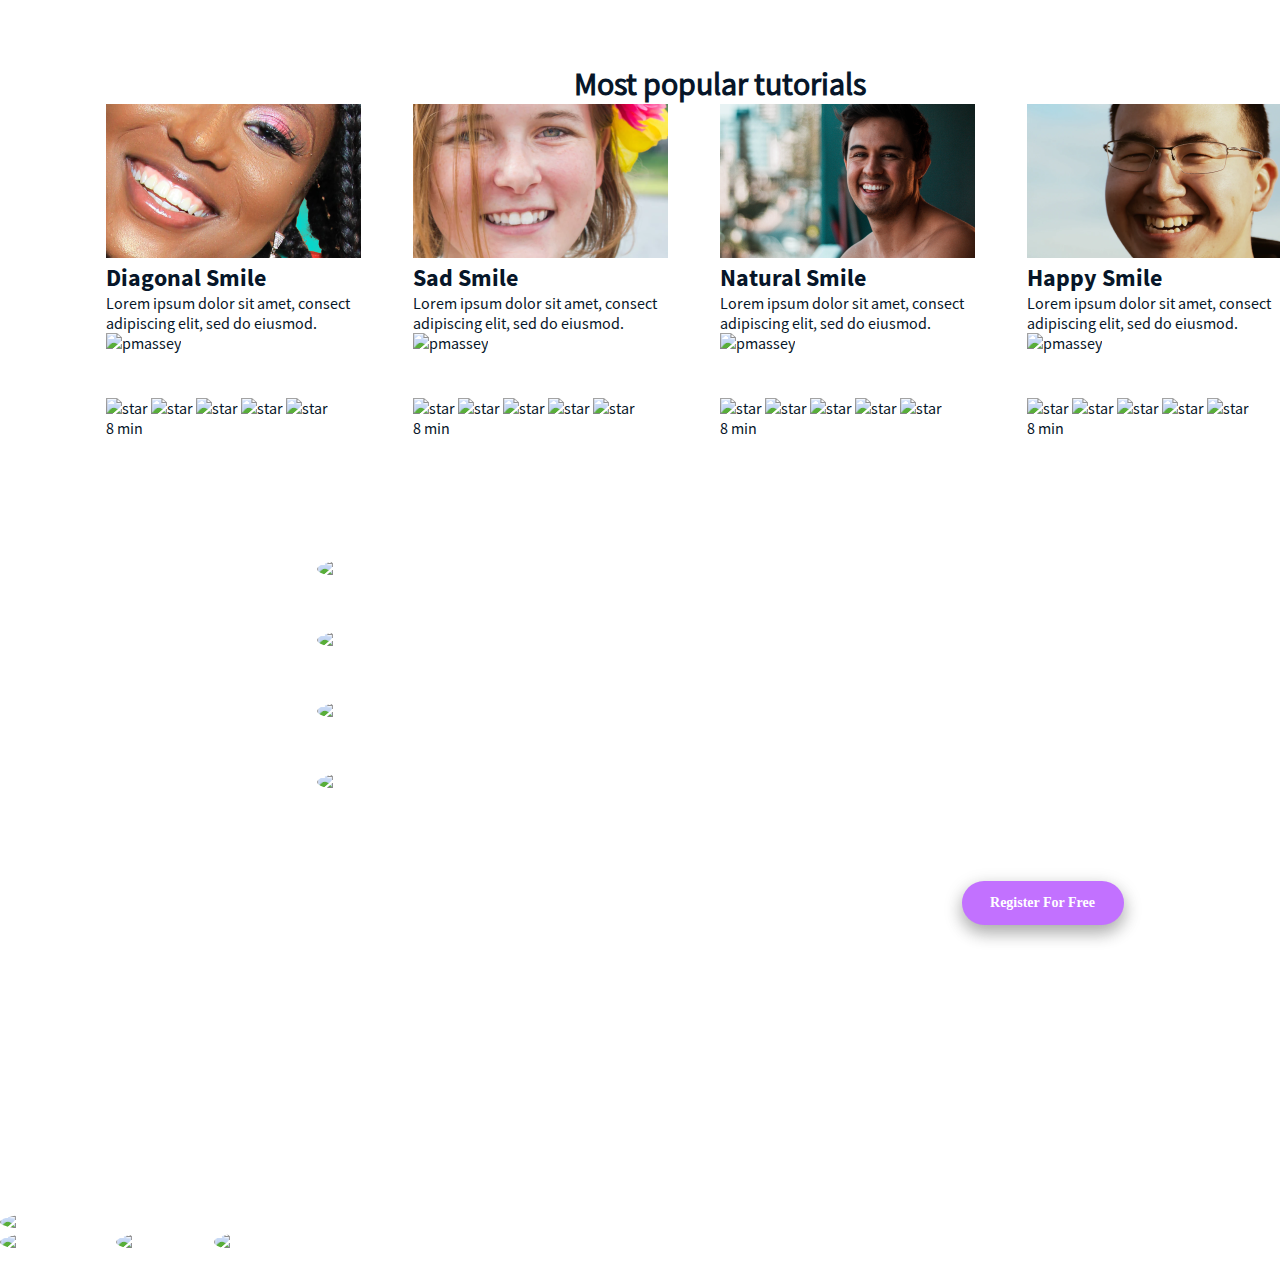
==== commit ac7f17b7: "wed a.m. videos section imgs" ====
--- a/css_advanced/index.html
+++ b/css_advanced/index.html
@@ -107,7 +107,7 @@
 						<p>8 min</p>
 					</div>
 					<div class="video_img">
-						<img src="sad_smile_video.jpg" alt="sad smile video">
+						<img src="./images/vid2.png" alt="sad smile video">
 						<h2>Sad Smile</h2>
 						<p>Lorem ipsum dolor sit amet, consect adipiscing elit, sed do eiusmod.</p>
 							<div class="author_block">
@@ -124,7 +124,7 @@
 							<p>8 min</p>
 						</div>
 						<div class="video_img">
-							<img src="natural_smile_video.jpg" alt="natural smile video">
+							<img src="./images/vid3.png" alt="natural smile video">
 							<h2>Natural Smile</h2>
 							<p>Lorem ipsum dolor sit amet, consect adipiscing elit, sed do eiusmod.</p>
 								<div class="author_block">
@@ -141,7 +141,7 @@
 								<p>8 min</p>
 							</div>
 							<div class="video_img">
-								<img src="happy_smile_video.jpg" alt="happy smile video">
+								<img src="./images/vid4.png" alt="happy smile video">
 								<h2>Happy Smile</h2>
 								<p>Lorem ipsum dolor sit amet, consect adipiscing elit, sed do eiusmod.</p>
 									<div class="author_block">
--- a/css_advanced/styles.css
+++ b/css_advanced/styles.css
@@ -266,6 +266,7 @@
   display: flex;
   flex-direction: column;
   justify-content: center;
+  margin-top: 87px;
   color: #071629;
   width: 1228px;
   height: 450px;
@@ -275,9 +276,17 @@
 .videos_block {
   display: flex;
   justify-content: space-evenly;
-  margin-top: 87px;
 }
 
 .videos_section h1 {
+  display: flex;
+  justify-content: center;
   margin-left: 0px;
-}
+  margin-right: 0px;
+  margin-top: 0px;
+  margin-bottom: 0px;
+}
+
+.video_img img {
+  border-radius: 0%;
+}
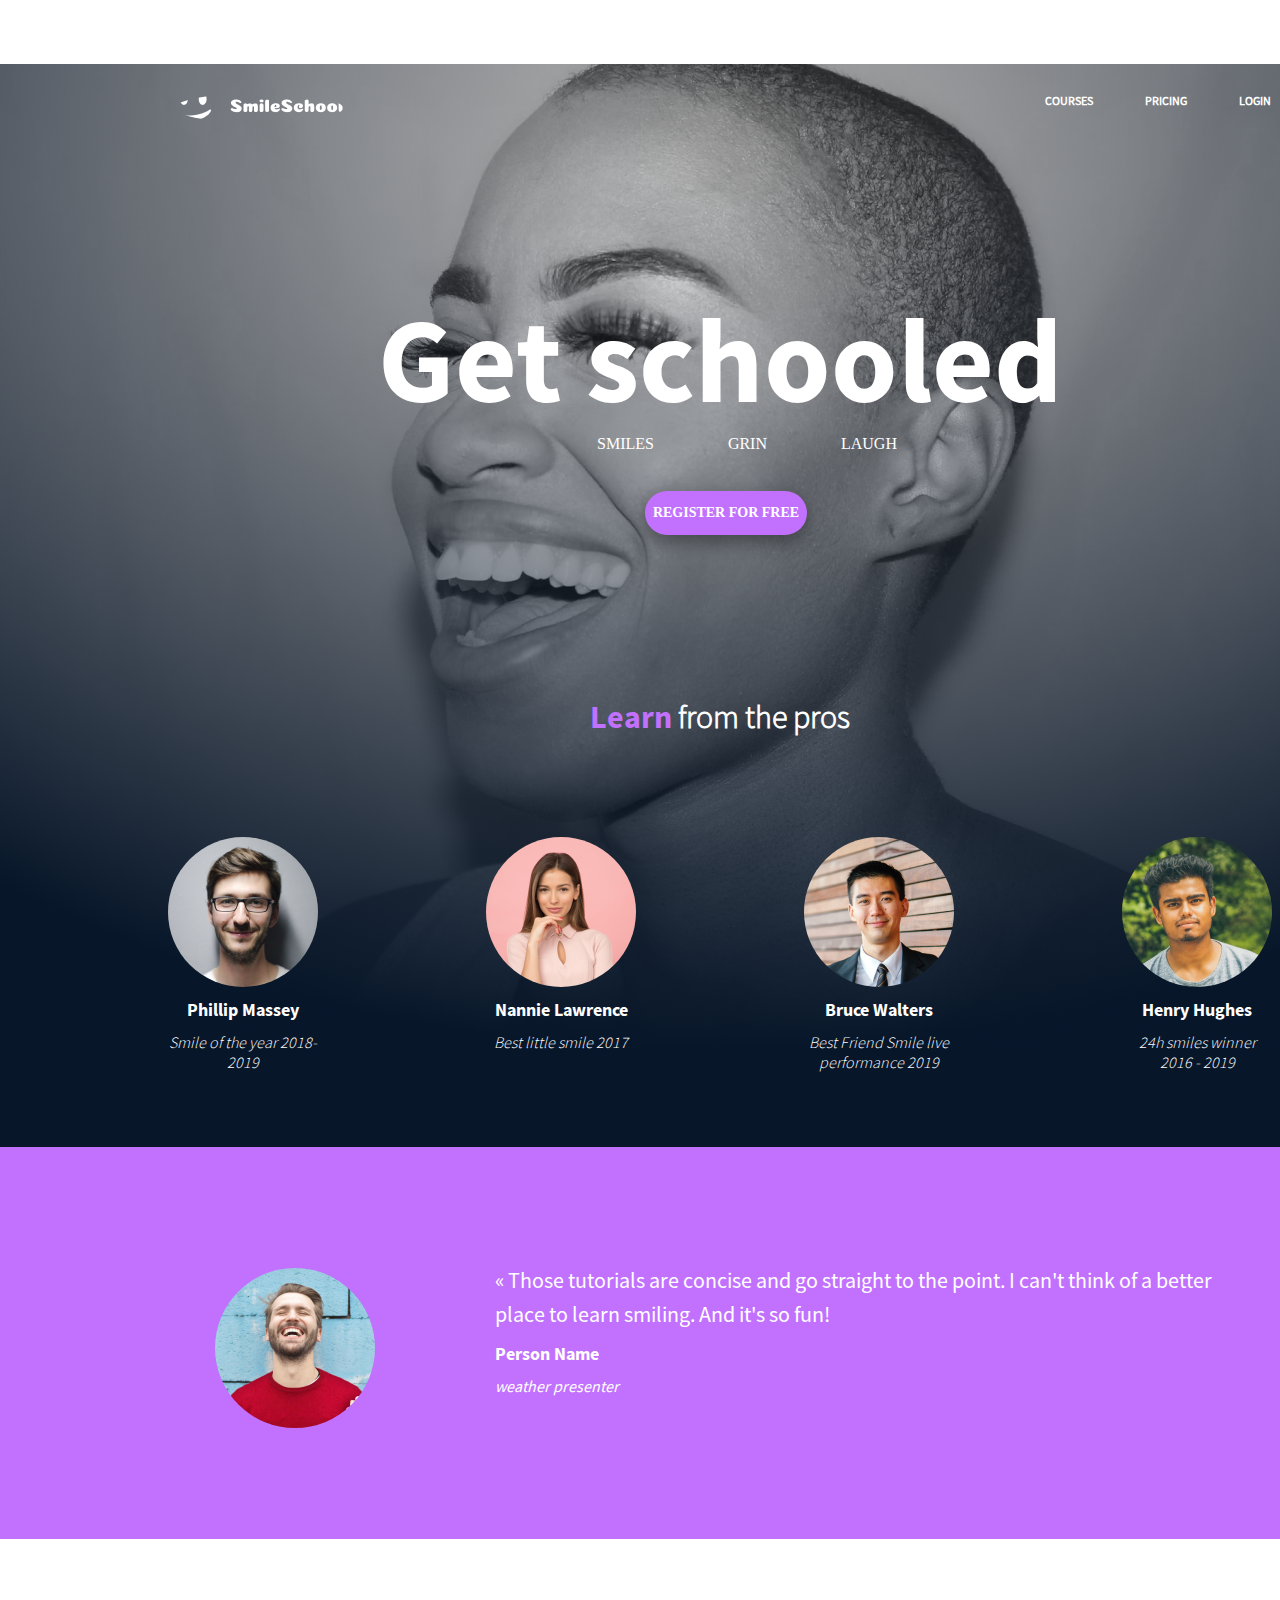
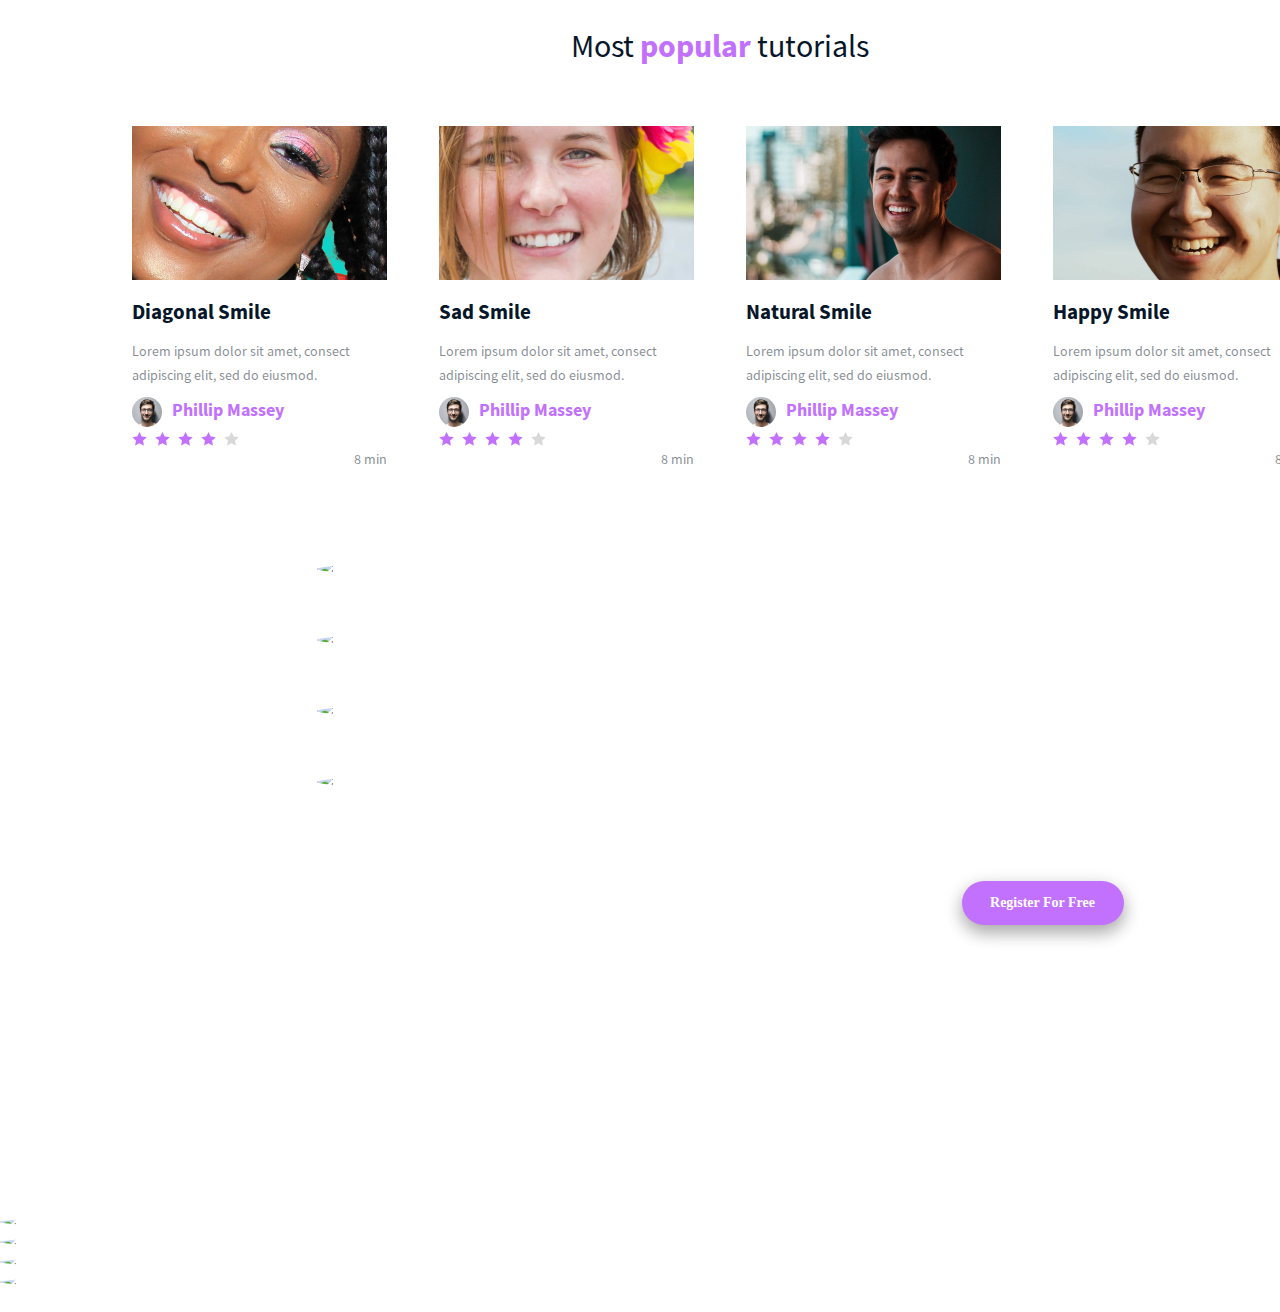
==== commit c9adaa3c: "CSS BABY" ====
--- a/css_advanced/index.html
+++ b/css_advanced/index.html
@@ -43,7 +43,7 @@
 					</div>
 
 					<div class="block_2">
-						<h2>Learn from the pros</h2>
+						<h2><strong class= "purple">Learn</strong> from the pros</h2>
 						<div class="headshots">
 							<div class="pics">
 								<img src="./images/1.png" alt="pmassey">
@@ -87,76 +87,68 @@
 
 			<!--Task 4-->
 			<section class="videos_section">
-				<h1>Most popular tutorials</h1>
+				<p class="videos_header">Most <strong class= "purple">popular</strong> tutorials</p>
 				<div class="videos_block">
-					<div class="video_img">
-					<img src="./images/vid1.png" alt="diag smile video">
-					<h2>Diagonal Smile</h2>
-					<p>Lorem ipsum dolor sit amet, consect adipiscing elit, sed do eiusmod.</p>
-						<div class="author_block">
-							<img src="person1.jpg" alt="pmassey">
-							<h3>Phillip Massey</h3>
-						</div>
-						<div class="stars_block">
-							<img src="1_star.jpg" alt="star">
-							<img src="2_star.jpg" alt="star">
-							<img src="3_star.jpg" alt="star">
-							<img src="4_star.jpg" alt="star">
-							<img src="5_star.jpg" alt="star">
-						</div>
-						<p>8 min</p>
-					</div>
-					<div class="video_img">
-						<img src="./images/vid2.png" alt="sad smile video">
+					<div class="videoContainer">
+						<div class="video_img">
+							<img src="./images/vid1.png" alt="diag smile video">
+						<h2>Diagonal Smile</h2>
+						<p>Lorem ipsum dolor sit amet, consect adipiscing elit, sed do eiusmod.</p>
+						<div class="author_block">
+							<img src="./images/tinypic.png" alt="pmassey">
+							<h3>Phillip Massey</h3>
+						</div>
+						<div class="stars_block">
+							<img src="./images/rating.png" alt="star">
+							<p>8 min</p>
+						</div>
+						</div>
+					</div>
+					<div class="videoContainer">
+						<div class="video_img">
+							<img src="./images/vid2.png" alt="sad smile video">
 						<h2>Sad Smile</h2>
 						<p>Lorem ipsum dolor sit amet, consect adipiscing elit, sed do eiusmod.</p>
-							<div class="author_block">
-								<img src="person1.jpg" alt="pmassey">
-								<h3>Phillip Massey</h3>
-							</div>
-							<div class="stars_block">
-								<img src="1_star.jpg" alt="star">
-								<img src="2_star.jpg" alt="star">
-								<img src="3_star.jpg" alt="star">
-								<img src="4_star.jpg" alt="star">
-								<img src="5_star.jpg" alt="star">
-							</div>
-							<p>8 min</p>
-						</div>
+						<div class="author_block">
+							<img src="./images/tinypic.png" alt="pmassey">
+							<h3>Phillip Massey</h3>
+						</div>
+						<div class="stars_block">
+							<img src="./images/rating.png" alt="star">
+							<p>8 min</p>
+						</div>
+						</div>
+					</div>
+					<div class="videoContainer">
 						<div class="video_img">
 							<img src="./images/vid3.png" alt="natural smile video">
-							<h2>Natural Smile</h2>
-							<p>Lorem ipsum dolor sit amet, consect adipiscing elit, sed do eiusmod.</p>
-								<div class="author_block">
-									<img src="person1.jpg" alt="pmassey">
-									<h3>Phillip Massey</h3>
-								</div>
-								<div class="stars_block">
-									<img src="1_star.jpg" alt="star">
-									<img src="2_star.jpg" alt="star">
-									<img src="3_star.jpg" alt="star">
-									<img src="4_star.jpg" alt="star">
-									<img src="5_star.jpg" alt="star">
-								</div>
-								<p>8 min</p>
-							</div>
-							<div class="video_img">
-								<img src="./images/vid4.png" alt="happy smile video">
-								<h2>Happy Smile</h2>
-								<p>Lorem ipsum dolor sit amet, consect adipiscing elit, sed do eiusmod.</p>
-									<div class="author_block">
-										<img src="person1.jpg" alt="pmassey">
-										<h3>Phillip Massey</h3>
-									</div>
-									<div class="stars_block">
-										<img src="1_star.jpg" alt="star">
-										<img src="2_star.jpg" alt="star">
-										<img src="3_star.jpg" alt="star">
-										<img src="4_star.jpg" alt="star">
-										<img src="5_star.jpg" alt="star">
-									</div>
-									<p>8 min</p>
-								</div>
+						<h2>Natural Smile</h2>
+						<p>Lorem ipsum dolor sit amet, consect adipiscing elit, sed do eiusmod.</p>
+						<div class="author_block">
+							<img src="./images/tinypic.png" alt="pmassey">
+							<h3>Phillip Massey</h3>
+						</div>
+						<div class="stars_block">
+							<img src="./images/rating.png" alt="star">
+							<p>8 min</p>
+						</div>
+						</div>
+					</div>
+					<div class="videoContainer">
+						<div class="video_img">
+							<img src="./images/vid4.png" alt="happy smile video">
+						<h2>Happy Smile</h2>
+						<p>Lorem ipsum dolor sit amet, consect adipiscing elit, sed do eiusmod.</p>
+						<div class="author_block">
+							<img src="./images/tinypic.png" alt="pmassey">
+							<h3>Phillip Massey</h3>
+						</div>
+						<div class="stars_block">
+							<img src="./images/rating.png" alt="star">
+							<p>8 min</p>
+						</div>
+						</div>
+					</div>
 				</div>
 			</section>
 
--- a/css_advanced/styles.css
+++ b/css_advanced/styles.css
@@ -113,6 +113,12 @@
   font-style: normal;
   font-weight: 400;
   line-height: 33.6px; /* 152.727% */
+}
+
+.purple {
+  color: #C271FF;
+  font-size: 32px;
+  font-family: SourceSansPro-Bold;
 }
 
 .nav-logo {
@@ -124,6 +130,7 @@
   height: 29.461px;
   flex-shrink: 0;
 }
+
 .nav-menu {
   color: #FFF;
   text-decoration: none;
@@ -135,6 +142,7 @@
   flex-shrink: 0;
   margin-right: 169px;
 }
+
 .banner_section {
   font-family: SourceSansPro-Regular;
   text-align: center;
@@ -205,6 +213,17 @@
   /* margin-top: 150px; */
 }
 
+.block_2 h2 {
+  font-size: 32px;
+  font-family: SourceSansPro-Light;
+  font-style: normal;
+}
+
+.block_2 .purple {
+  font-family: SourceSansPro-Bold;
+  font-size: 32px;
+}
+
 .headshots {
   display: flex;
   justify-content: space-evenly;
@@ -221,6 +240,8 @@
 
 img {
   border-radius: 50%;
+  display: block;
+  margin: auto;
 }
 
 .quote_section {
@@ -260,12 +281,15 @@
   width: 730px;
 }
 
+.quote_author p {
+  font-style: italic;
+}
+
 .videos_section {
   background-color: #FFF;
   font-family: SourceSansPro-Regular;
   display: flex;
   flex-direction: column;
-  justify-content: center;
   margin-top: 87px;
   color: #071629;
   width: 1228px;
@@ -273,9 +297,14 @@
   flex-shrink: 0;
 } /* the h1 settings have left-margin set to 382*/
 
+.videos-header {
+  font-size: 32px;
+}
+
 .videos_block {
   display: flex;
-  justify-content: space-evenly;
+  justify-content: space-around;
+  margin-top: 60px;
 }
 
 .videos_section h1 {
@@ -287,6 +316,77 @@
   margin-bottom: 0px;
 }
 
+.videos_section p {
+  display: block;
+  margin-left: 0px;
+  margin-right: 0px;
+  margin-top: 0px;
+  margin-bottom: 0px;
+  color: #071629;
+  text-align: center;
+  font-size: 32px;
+  font-style: normal;
+  font-weight: 300;
+  line-height: normal;
+}
+
+.video_img {
+  display: flex;
+  flex-direction: column;
+  font-size: 14px;
+  line-height: 24px; /* 171.429% */}
+
 .video_img img {
+  display: flex;
   border-radius: 0%;
-}
+  justify-content: center;
+}
+
+.video_img h2 {
+  margin-top: 20px;
+}
+
+.videoContainer {
+  display: flex;
+  flex-direction: column;
+  justify-content: space-evenly;
+  width: 255px;
+}
+
+.videoContainer p {
+  text-align: left;
+  color: rgba(7, 22, 41, 0.50);
+  font-size: 14px;
+  line-height: 24px; /* 171.429% */
+  margin-top: 15px;
+}
+
+.videoContainer h2 {
+  /* margin-top: 20px; */
+}
+
+.stars_block {
+  display: flex;
+  align-items: flex-start;
+  justify-content: space-between;
+}
+
+.stars_block img {
+  margin: 0;
+}
+
+.author_block {
+  display: flex;
+  align-items: flex-start;
+}
+
+.author_block img {
+  border-radius: 50%;
+  margin: 0;
+  margin-top: 10px;
+}
+
+.author_block h3 {
+  color: #C271FF;
+  margin-left: 10px;
+}
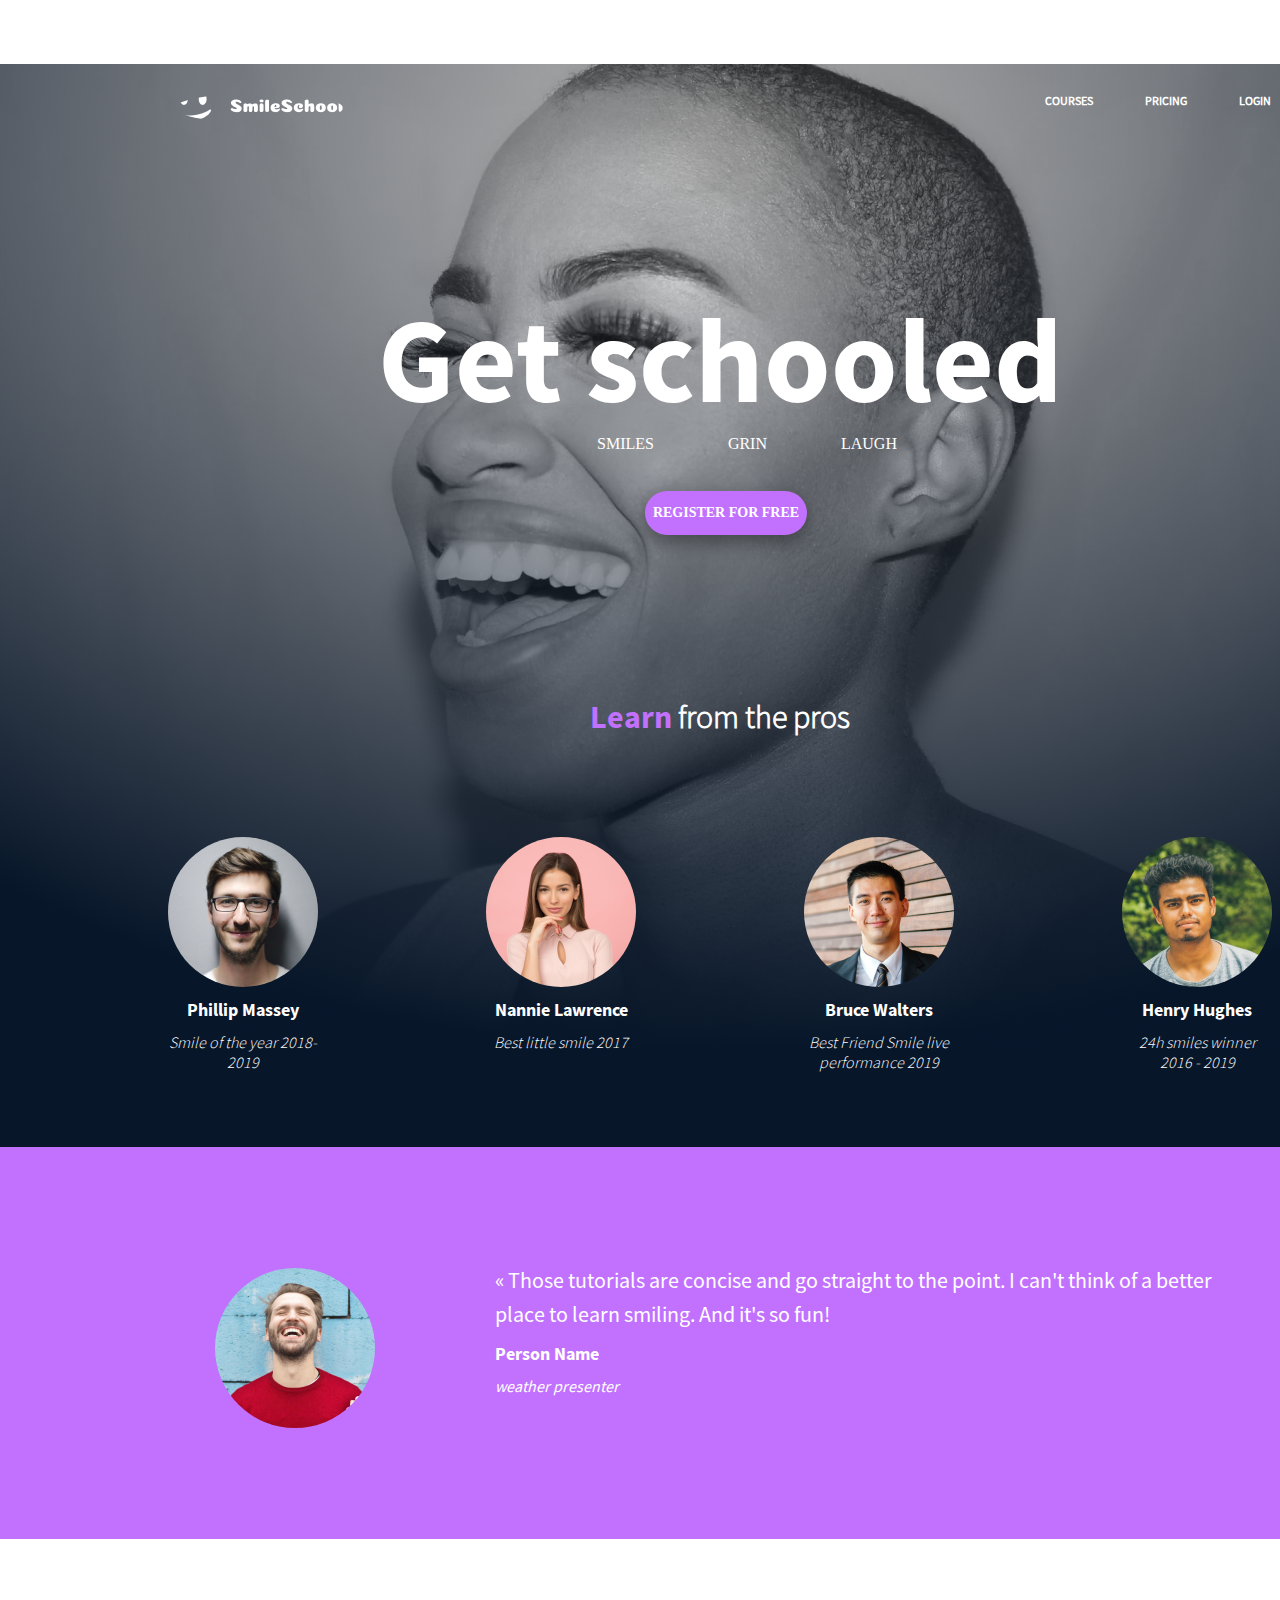
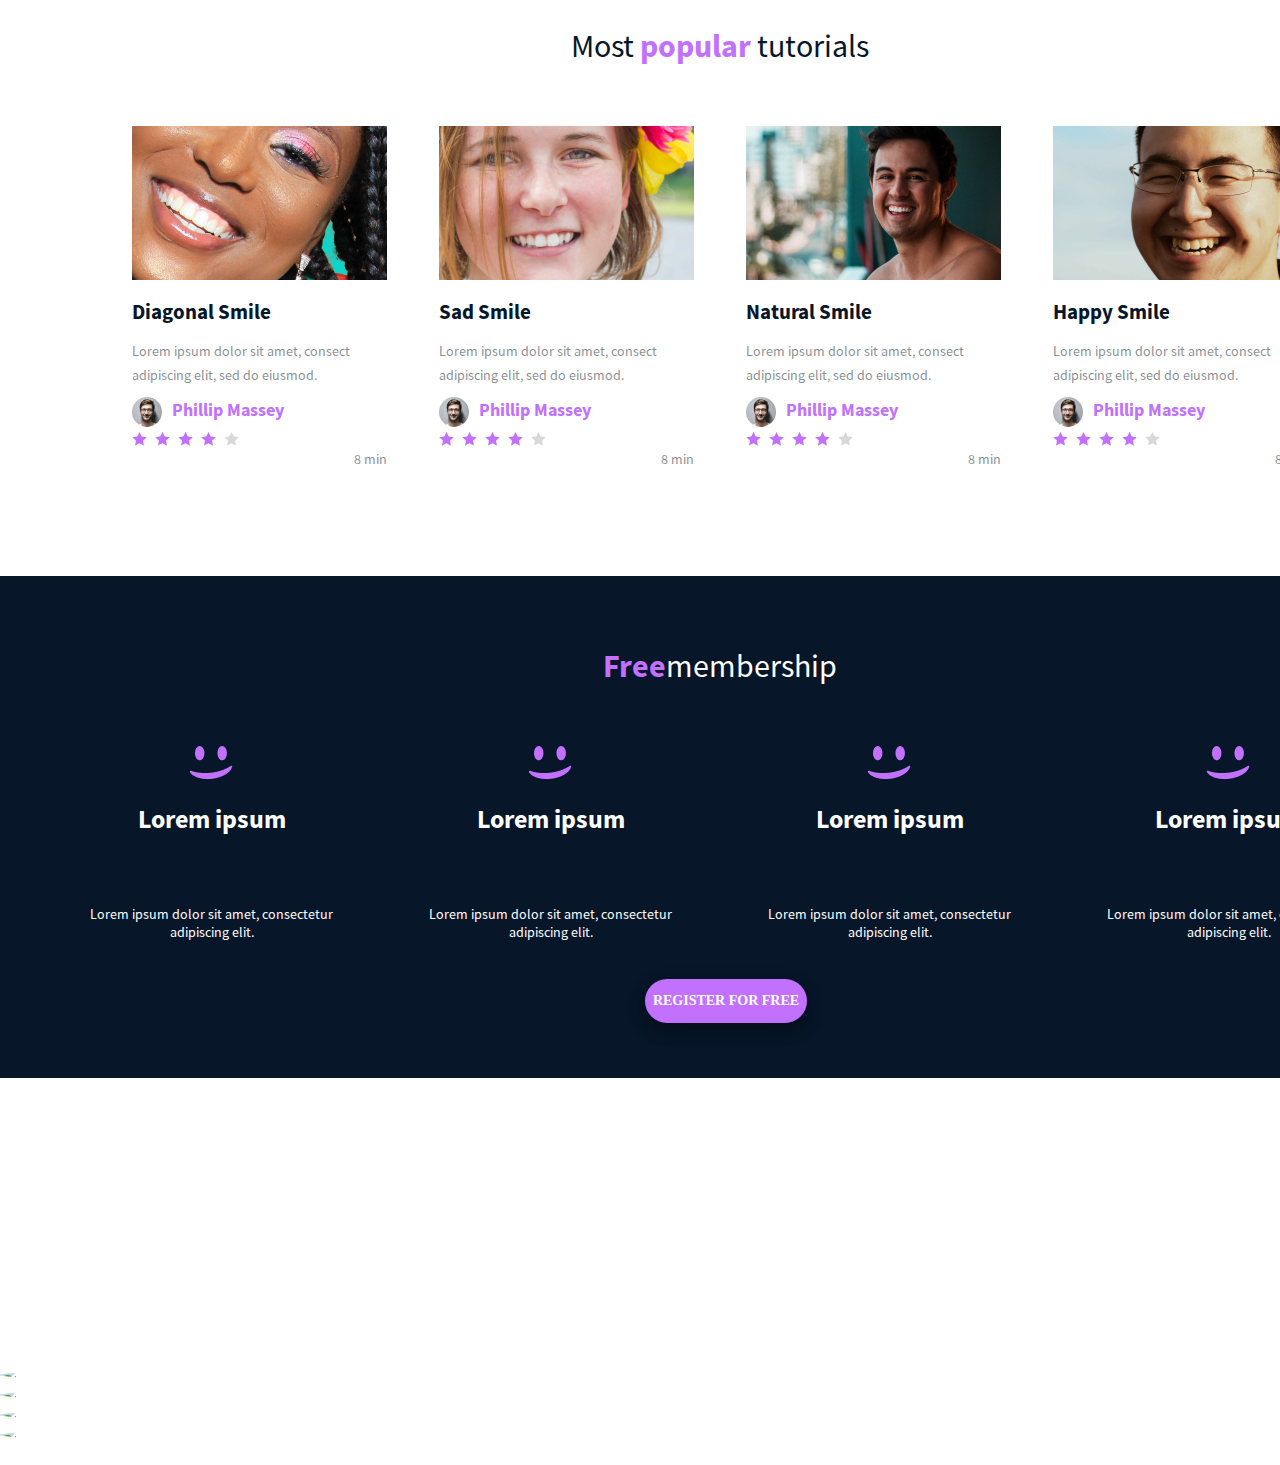
==== commit bd88ecae: "CSS wed pm" ====
--- a/css_advanced/index.html
+++ b/css_advanced/index.html
@@ -154,28 +154,30 @@
 
 			<!--Task 5-->
 			<section class="membership_section">
-				<h1>Free membership</h1>
-				<div class="membership_smilies">
-					<img src="smiley_logo.jpg" alt="smiley logo">
-					<h2>Lorem ipsum</h2>
-					<p>Lorem ipsum dolor sit amet, consectetur adipiscing elit.</p>
-				</div>
-				<div class="membership_smilies">
-					<img src="smiley_logo.jpg" alt="smiley logo">
-					<h2>Lorem ipsum</h2>
-					<p>Lorem ipsum dolor sit amet, consectetur adipiscing elit.</p>
-				</div>
-				<div class="membership_smilies">
-					<img src="smiley_logo.jpg" alt="smiley logo">
-					<h2>Lorem ipsum</h2>
-					<p>Lorem ipsum dolor sit amet, consectetur adipiscing elit.</p>
-				</div>
-				<div class="membership_smilies">
-					<img src="smiley_logo.jpg" alt="smiley logo">
-					<h2>Lorem ipsum</h2>
-					<p>Lorem ipsum dolor sit amet, consectetur adipiscing elit.</p>
-				</div>
-				<button>Register For Free</button>
+				<p><strong class= "purple">Free</strong> membership</p>
+				<div class="membership_text">
+					<div class="membership_smilies">
+						<img src="./images/smile.png" alt="smiley logo">
+						<h2>Lorem ipsum</h2>
+						<p>Lorem ipsum dolor sit amet, consectetur adipiscing elit.</p>
+					</div>
+					<div class="membership_smilies">
+						<img src="./images/smile.png" alt="smiley logo">
+						<h2>Lorem ipsum</h2>
+						<p>Lorem ipsum dolor sit amet, consectetur adipiscing elit.</p>
+					</div>
+					<div class="membership_smilies">
+						<img src="./images/smile.png" alt="smiley logo">
+						<h2>Lorem ipsum</h2>
+						<p>Lorem ipsum dolor sit amet, consectetur adipiscing elit.</p>
+					</div>
+					<div class="membership_smilies">
+						<img src="./images/smile.png" alt="smiley logo">
+						<h2>Lorem ipsum</h2>
+						<p>Lorem ipsum dolor sit amet, consectetur adipiscing elit.</p>
+					</div>
+				</div>
+				<button>REGISTER FOR FREE</button>
 			</section>
 
 			<!--Task 6-->
--- a/css_advanced/styles.css
+++ b/css_advanced/styles.css
@@ -293,7 +293,7 @@
   margin-top: 87px;
   color: #071629;
   width: 1228px;
-  height: 450px;
+  height: 550px;
   flex-shrink: 0;
 } /* the h1 settings have left-margin set to 382*/
 
@@ -390,3 +390,45 @@
   color: #C271FF;
   margin-left: 10px;
 }
+
+.membership_section {
+  display: flex;
+  flex-direction: column;
+  height: 502px;
+  width: 1440px;
+  background-color: #071629;
+}
+
+.membership_section p {
+  display: flex;
+  justify-content: center;
+  font-size: 32px;
+  margin-top: 70px;
+}
+
+.membership_text {
+  display: flex;
+  justify-content: space-evenly;
+  margin-top: 60px;
+}
+
+.membership_section img {
+  border-radius: 0%;
+}
+
+.membership_smilies {
+  display: flex;
+  flex-direction: column;
+  align-items: center; 
+  width: 255px;
+}
+
+.membership_smilies h2 {
+  margin-top: 20px;
+  font-size: 26px;
+}
+
+.membership_smilies p {
+  font-size: 14px;
+  text-align: center;
+}
